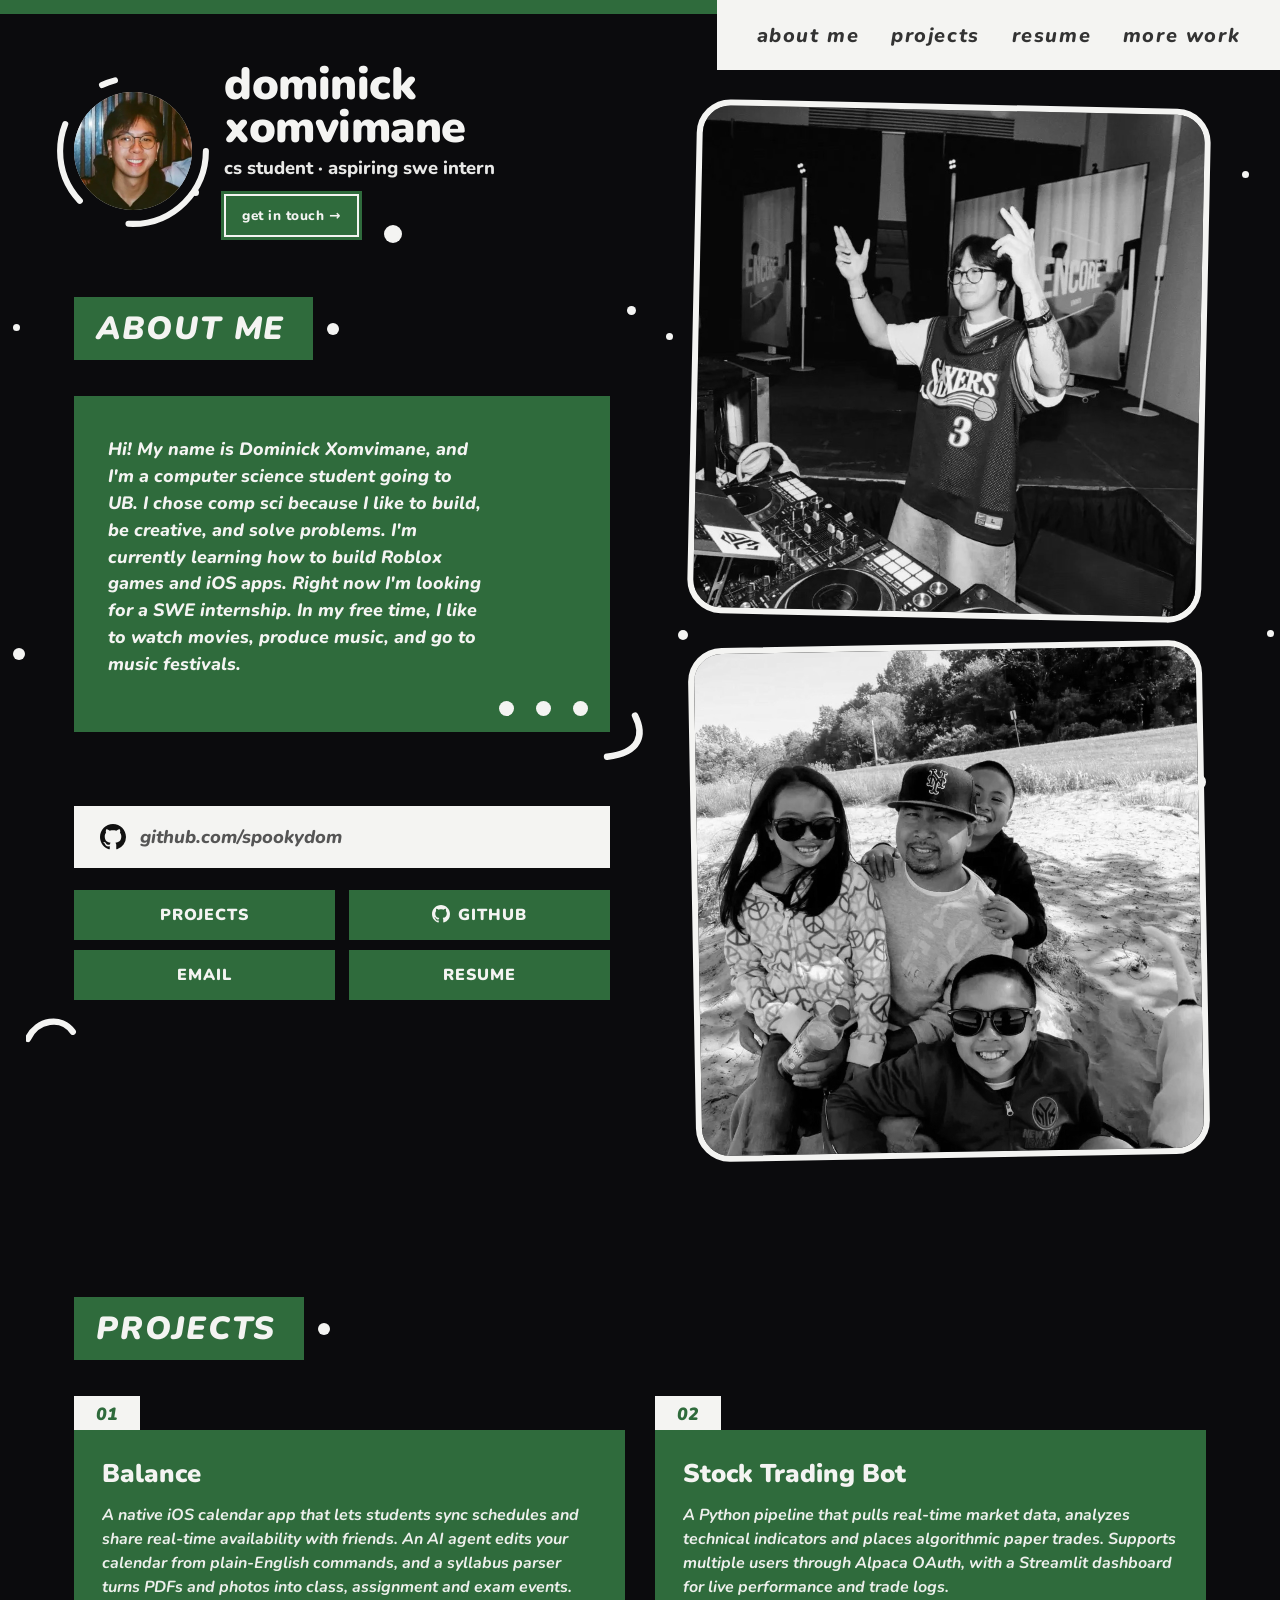
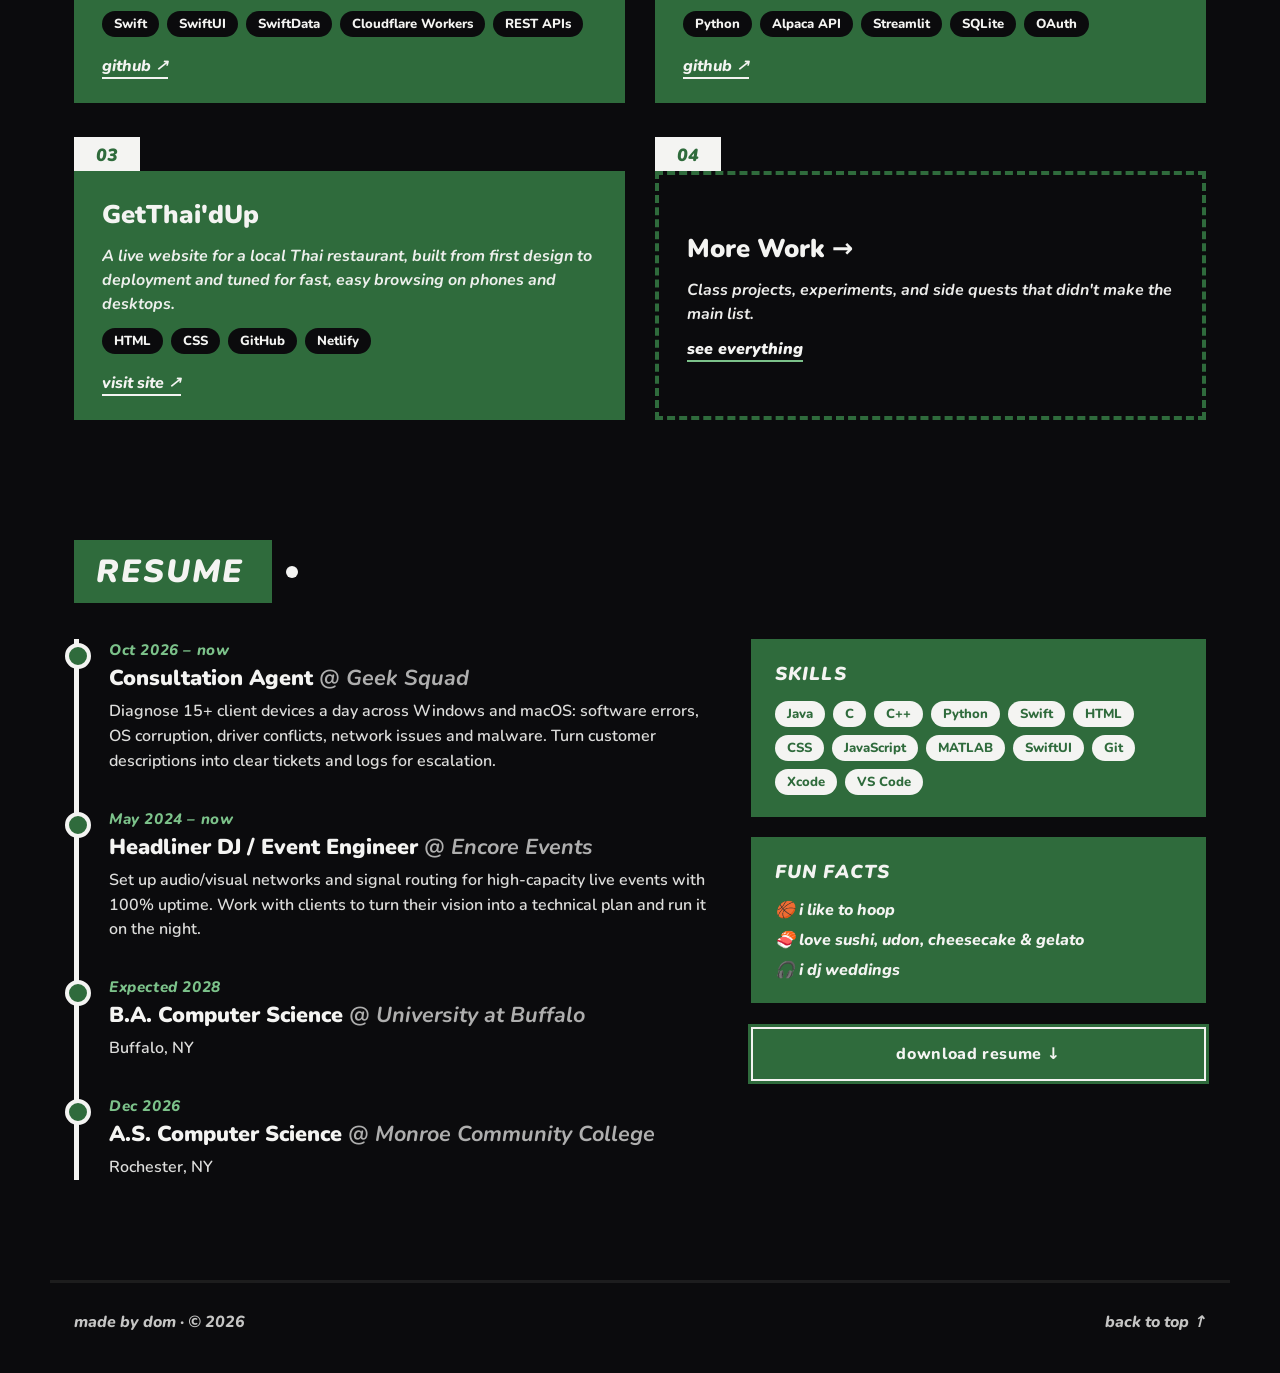
==== index.html @ 37876da8 "Portfolio site: home page, projects, resume, and more work gallery Co-Authored-By: Claude Opus 5.5 <" ====
<!doctype html>
<html lang="en">
<head>
  <meta charset="utf-8" />
  <meta name="viewport" content="width=device-width, initial-scale=1" />
  <title>Dominick Xomvimane — Portfolio</title>
  <meta name="description" content="Dominick Xomvimane — computer science student building iOS apps, Python tools, and websites. Open to software engineering internships." />
  <link rel="preconnect" href="https://fonts.googleapis.com" />
  <link rel="preconnect" href="https://fonts.gstatic.com" crossorigin />
  <link href="https://fonts.googleapis.com/css2?family=Nunito:ital,wght@0,600;0,800;0,900;1,700;1,800;1,900&display=swap" rel="stylesheet" />
  <link rel="stylesheet" href="styles.css" />
</head>
<body>
  <div class="topbar"></div>

  <nav class="nav">
    <a href="#about">about me</a>
    <a href="#projects">projects</a>
    <a href="#resume">resume</a>
    <a href="more.html">more work</a>
  </nav>

  <!-- floating decorative dots -->
  <div class="sky" aria-hidden="true">
    <i style="top:25%;left:30%;--s:18px"></i>
    <i style="top:21%;left:15%"></i>
    <i style="top:36%;left:1%"></i>
    <i style="top:34%;left:49%;--s:9px"></i>
    <i style="top:37%;left:52%"></i>
    <i style="top:57%;left:20%"></i>
    <i style="top:70%;left:53%;--s:10px"></i>
    <i style="top:72%;left:1%;--s:12px"></i>
    <i style="top:19%;left:97%"></i>
    <i style="top:70%;left:99%"></i>
    <i class="ring" style="top:86%;left:93%"></i>
  </div>

  <!-- ============ HERO / ABOUT ============ -->
  <main class="hero" id="about">
    <section class="left">
      <header class="id">
        <div class="avatar">
          <!-- EDIT: put a headshot at images/headshot.jpg -->
          <img src="images/headshot.jpg" alt="Portrait of Dominick Xomvimane" onerror="this.remove()" />
          <span class="avatar-fallback">DX</span>
          <svg class="swirl" viewBox="0 0 160 160" aria-hidden="true">
            <!-- one circle split into 3 pieces: long arc, medium arc, small dash -->
            <circle cx="80" cy="80" r="72" pathLength="100" stroke-dasharray="26 12 18 12 3 29" />
          </svg>
        </div>
        <div class="id-text">
          <h1>dominick xomvimane</h1>
          <p class="role">cs student · aspiring swe intern</p>
          <a class="cta" href="mailto:dominickxom@gmail.com">get in touch →</a>
        </div>
      </header>

      <h2 class="label about-title"><span>ABOUT ME</span></h2>
      <div class="folder">
        <div class="folder-body">
          <p>
            Hi! My name is Dominick Xomvimane, and I'm a computer science student going to UB.
            I chose comp sci because I like to build, be creative, and solve problems.
            I'm currently learning how to build Roblox games and iOS apps.
            Right now I'm looking for a SWE internship.
            In my free time, I like to watch movies, produce music, and go to music festivals.
          </p>
          <div class="folder-dots" aria-hidden="true"><b></b><b></b><b></b></div>
          <svg class="squiggle" viewBox="0 0 60 60" aria-hidden="true"><path d="M44 6 C54 26 50 46 14 50" /></svg>
        </div>
      </div>

      <a class="search" href="https://github.com/spookydom" target="_blank" rel="noopener">
        <svg class="gh" viewBox="0 0 16 16" aria-hidden="true"><path d="M8 0C3.58 0 0 3.58 0 8c0 3.54 2.29 6.53 5.47 7.59.4.07.55-.17.55-.38 0-.19-.01-.82-.01-1.49-2.01.37-2.53-.49-2.69-.94-.09-.23-.48-.94-.82-1.13-.28-.15-.68-.52-.01-.53.63-.01 1.08.58 1.23.82.72 1.21 1.87.87 2.33.66.07-.52.28-.87.51-1.07-1.78-.2-3.64-.89-3.64-3.95 0-.87.31-1.59.82-2.15-.08-.2-.36-1.02.08-2.12 0 0 .67-.21 2.2.82.64-.18 1.32-.27 2-.27.68 0 1.36.09 2 .27 1.53-1.04 2.2-.82 2.2-.82.44 1.1.16 1.92.08 2.12.51.56.82 1.27.82 2.15 0 3.07-1.87 3.75-3.65 3.95.29.25.54.73.54 1.48 0 1.07-.01 1.93-.01 2.2 0 .21.15.46.55.38A8.013 8.013 0 0016 8c0-4.42-3.58-8-8-8z"/></svg>
        <span>github.com/spookydom</span>
      </a>

      <div class="socials">
        <!-- TODO: swap PROJECTS for LINKEDIN once you have the URL -->
        <a href="#projects">PROJECTS</a>
        <a href="https://github.com/spookydom" target="_blank" rel="noopener"><svg class="gh" viewBox="0 0 16 16" aria-hidden="true"><path d="M8 0C3.58 0 0 3.58 0 8c0 3.54 2.29 6.53 5.47 7.59.4.07.55-.17.55-.38 0-.19-.01-.82-.01-1.49-2.01.37-2.53-.49-2.69-.94-.09-.23-.48-.94-.82-1.13-.28-.15-.68-.52-.01-.53.63-.01 1.08.58 1.23.82.72 1.21 1.87.87 2.33.66.07-.52.28-.87.51-1.07-1.78-.2-3.64-.89-3.64-3.95 0-.87.31-1.59.82-2.15-.08-.2-.36-1.02.08-2.12 0 0 .67-.21 2.2.82.64-.18 1.32-.27 2-.27.68 0 1.36.09 2 .27 1.53-1.04 2.2-.82 2.2-.82.44 1.1.16 1.92.08 2.12.51.56.82 1.27.82 2.15 0 3.07-1.87 3.75-3.65 3.95.29.25.54.73.54 1.48 0 1.07-.01 1.93-.01 2.2 0 .21.15.46.55.38A8.013 8.013 0 0016 8c0-4.42-3.58-8-8-8z"/></svg>GITHUB</a>
        <a href="mailto:dominickxom@gmail.com">EMAIL</a>
        <a href="resume.pdf" target="_blank" rel="noopener">RESUME</a>
      </div>

      <svg class="corner-swirl" viewBox="0 0 60 40" aria-hidden="true"><path d="M2 30 C12 8 40 4 52 22" /></svg>
    </section>

    <section class="right" aria-label="Photos">
      <!-- EDIT: put photos at images/photo-1.jpg and images/photo-2.jpg -->
      <figure class="photo">
        <img src="images/photo-1.jpg" alt="Dominick DJing an Encore event" style="object-position:55% center" onerror="this.remove()" />
        <figcaption class="photo-fallback">add images/photo-1.jpg</figcaption>
      </figure>
      <figure class="photo">
        <img src="images/photo-2.jpg" alt="Dominick with family at the beach" style="object-position:center 35%" onerror="this.remove()" />
        <figcaption class="photo-fallback">add images/photo-2.jpg</figcaption>
      </figure>
    </section>
  </main>

  <!-- ============ PROJECTS ============ -->
  <section class="block" id="projects">
    <h2 class="label"><span>PROJECTS</span></h2>

    <div class="projects">
      <!-- copy an <article> to add a project -->
      <article class="project">
        <div class="project-tab">01</div>
        <div class="project-body">
          <h3>Balance</h3>
          <p>A native iOS calendar app that lets students sync schedules and share real-time availability with friends. An AI agent edits your calendar from plain-English commands, and a syllabus parser turns PDFs and photos into class, assignment and exam events.</p>
          <ul class="tags"><li>Swift</li><li>SwiftUI</li><li>SwiftData</li><li>Cloudflare Workers</li><li>REST APIs</li></ul>
          <div class="links"><a href="https://github.com/spookydom" target="_blank" rel="noopener">github ↗</a></div>
        </div>
      </article>

      <article class="project">
        <div class="project-tab">02</div>
        <div class="project-body">
          <h3>Stock Trading Bot</h3>
          <p>A Python pipeline that pulls real-time market data, analyzes technical indicators and places algorithmic paper trades. Supports multiple users through Alpaca OAuth, with a Streamlit dashboard for live performance and trade logs.</p>
          <ul class="tags"><li>Python</li><li>Alpaca API</li><li>Streamlit</li><li>SQLite</li><li>OAuth</li></ul>
          <div class="links"><a href="https://github.com/spookydom" target="_blank" rel="noopener">github ↗</a></div>
        </div>
      </article>

      <article class="project">
        <div class="project-tab">03</div>
        <div class="project-body">
          <h3>GetThai'dUp</h3>
          <p>A live website for a local Thai restaurant, built from first design to deployment and tuned for fast, easy browsing on phones and desktops.</p>
          <ul class="tags"><li>HTML</li><li>CSS</li><li>GitHub</li><li>Netlify</li></ul>
          <div class="links"><a href="https://getthaidup.com/" target="_blank" rel="noopener">visit site ↗</a></div>
        </div>
      </article>

      <a class="project more-card" href="more.html">
        <div class="project-tab">04</div>
        <div class="project-body">
          <h3>More Work <span class="arrow">→</span></h3>
          <p>Class projects, experiments, and side quests that didn't make the main list.</p>
          <span class="go">see everything</span>
        </div>
      </a>
    </div>
  </section>

  <!-- ============ RESUME ============ -->
  <section class="block" id="resume">
    <h2 class="label"><span>RESUME</span></h2>

    <div class="resume">
      <div class="timeline">
        <div class="entry">
          <span class="when">Oct 2026 – now</span>
          <h3>Consultation Agent <em>@ Geek Squad</em></h3>
          <p>Diagnose 15+ client devices a day across Windows and macOS: software errors, OS corruption, driver conflicts, network issues and malware. Turn customer descriptions into clear tickets and logs for escalation.</p>
        </div>
        <div class="entry">
          <span class="when">May 2024 – now</span>
          <h3>Headliner DJ / Event Engineer <em>@ Encore Events</em></h3>
          <p>Set up audio/visual networks and signal routing for high-capacity live events with 100% uptime. Work with clients to turn their vision into a technical plan and run it on the night.</p>
        </div>
        <div class="entry">
          <span class="when">Expected 2028</span>
          <h3>B.A. Computer Science <em>@ University at Buffalo</em></h3>
          <p>Buffalo, NY</p>
        </div>
        <div class="entry">
          <span class="when">Dec 2026</span>
          <h3>A.S. Computer Science <em>@ Monroe Community College</em></h3>
          <p>Rochester, NY</p>
        </div>
      </div>

      <aside class="side">
        <div class="card">
          <h3>SKILLS</h3>
          <ul class="tags light">
            <li>Java</li><li>C</li><li>C++</li><li>Python</li><li>Swift</li>
            <li>HTML</li><li>CSS</li><li>JavaScript</li><li>MATLAB</li>
            <li>SwiftUI</li><li>Git</li><li>Xcode</li><li>VS Code</li>
          </ul>
        </div>
        <div class="card">
          <h3>FUN FACTS</h3>
          <ul class="facts">
            <li>🏀 i like to hoop</li>
            <li>🍣 love sushi, udon, cheesecake &amp; gelato</li>
            <li>🎧 i dj weddings</li>
          </ul>
        </div>
        <a class="cta big" href="resume.pdf" target="_blank" rel="noopener">download resume ↓</a>
      </aside>
    </div>
  </section>

  <footer class="footer">
    <p>made by dom · © <span id="y"></span></p>
    <a href="#about">back to top ↑</a>
  </footer>

  <script>document.getElementById('y').textContent = new Date().getFullYear();</script>
</body>
</html>
---- styles.css ----
:root {
  --bg: #0b0b0d;
  --green: #2f6b3c;
  --green-light: #7cc28a;
  --green-dark: #24542f;
  --white: #f4f4f2;
  --ink: #111;
  --radius: 34px;
  --max: 1180px;
}

* { box-sizing: border-box; margin: 0; padding: 0; }
html { scroll-behavior: smooth; }
body {
  background: var(--bg);
  color: var(--white);
  font-family: "Nunito", system-ui, sans-serif;
  font-weight: 800;
  overflow-x: hidden;
  position: relative;
}
a { color: inherit; text-decoration: none; }
img { display: block; max-width: 100%; }

/* ---------- top bar + nav ---------- */
.topbar {
  height: 14px;
  background: var(--green);
  width: 56%;
}
.nav {
  position: absolute;
  top: 0; right: 0;
  width: 44%;
  min-height: 70px;
  background: var(--white);
  display: flex;
  justify-content: space-around;
  align-items: center;
  padding: 10px 24px;
  z-index: 10;
}
.nav a {
  color: #333;
  white-space: nowrap;
  font-style: italic;
  font-weight: 800;
  font-size: 1.25rem;
  letter-spacing: .08em;
  position: relative;
}
.nav a::after {
  content: "";
  position: absolute; left: 0; right: 0; bottom: -4px;
  height: 3px; background: var(--green);
  transform: scaleX(0); transform-origin: left;
  transition: transform .25s ease;
}
.nav a:hover::after { transform: scaleX(1); }

/* ---------- decorative dots ---------- */
.sky { position: absolute; inset: 0; height: 100vh; min-height: 820px; pointer-events: none; z-index: 0; }
.sky i {
  position: absolute;
  width: var(--s, 7px); height: var(--s, 7px);
  background: var(--white); border-radius: 50%;
  animation: twinkle 4s ease-in-out infinite;
}
.sky i:nth-child(2n) { animation-delay: -1.3s; }
.sky i:nth-child(3n) { animation-delay: -2.6s; }
.sky i.ring { background: none; border: 3px solid var(--white); width: 16px; height: 16px; }
@keyframes orbit { to { transform: rotate(360deg); } }
@keyframes twinkle { 50% { opacity: .35; transform: scale(.8); } }

/* ---------- hero ---------- */
.hero {
  position: relative; z-index: 1;
  max-width: var(--max);
  margin: 0 auto;
  padding: 50px 24px 60px;
  display: grid;
  grid-template-columns: minmax(0, 1fr) minmax(0, 0.92fr);
  gap: 60px;
  align-items: start;
}
.left { position: relative; }

.id { display: flex; align-items: center; gap: 26px; }
.id-text { margin-left: 6px; min-width: 0; }
.avatar {
  position: relative;
  width: 118px; height: 118px;
  border-radius: 50%;
  background: #d9d9d9;
  display: grid; place-items: center;
  flex-shrink: 0;
}
.avatar img { position: absolute; inset: 0; width: 100%; height: 100%; object-fit: cover; border-radius: 50%; z-index: 1; }
.avatar-fallback { color: #555; font-weight: 900; font-size: 2rem; }
.swirl {
  animation: orbit 9s linear infinite;
  position: absolute; inset: -22px;
  width: calc(100% + 44px); height: calc(100% + 44px);
  z-index: 2;
}
.swirl circle { fill: none; stroke: var(--white); stroke-width: 6; stroke-linecap: round; }
.squiggle path, .corner-swirl path {
  fill: none; stroke: var(--white); stroke-width: 7; stroke-linecap: round;
}
.id h1 {
  font-weight: 900;
  font-size: clamp(2.2rem, 3.5vw, 3.1rem);
  line-height: .95;
  letter-spacing: -.01em;
}
.role { font-weight: 800; font-size: 1.15rem; margin-top: 6px; opacity: .95; }

.cta {
  display: inline-block;
  background: var(--green);
  border: 2px solid var(--white);
  outline: 3px solid var(--green);
  color: var(--white);
  font-weight: 800;
  font-size: .85rem;
  padding: 10px 16px;
  letter-spacing: .04em;
  margin-top: 14px;
  white-space: nowrap;
  transition: transform .2s ease, background .2s ease;
}
.cta:hover { transform: translateY(-3px) rotate(-1.5deg); background: var(--green-dark); }

/* folder card */
.folder { position: relative; }
.about-title { margin: 60px 0 22px; }
.folder-body {
  position: relative;
  background: var(--green);
  width: 96%;
  padding: 40px 34px 54px;
}
.folder-body p {
  font-style: italic;
  font-weight: 800;
  font-size: 1.12rem;
  line-height: 1.5;
  max-width: 34ch;
}
.folder-dots { position: absolute; right: 22px; bottom: 16px; display: flex; gap: 22px; }
.folder-dots b { width: 15px; height: 15px; background: var(--white); border-radius: 50%; }
.squiggle { position: absolute; right: -40px; bottom: -34px; width: 56px; height: 56px; }

/* search bar link */
.search {
  margin-top: 74px;
  display: flex; align-items: center; gap: 14px;
  background: var(--white);
  color: #555;
  width: 96%;
  padding: 18px 26px;
  font-style: italic;
  font-weight: 800;
  font-size: 1.15rem;
  transition: transform .2s ease;
}
.search svg { width: 26px; height: 26px; flex-shrink: 0; }
.search svg circle, .search svg path { fill: none; stroke: var(--green); stroke-width: 3; stroke-linecap: round; }
.search svg.gh path { fill: var(--ink); stroke: none; }
.socials a .gh { width: 18px; height: 18px; margin-right: 8px; vertical-align: -3px; }
.socials a .gh path { fill: currentColor; }
.search:hover { transform: translateX(6px); }
.search span { overflow: hidden; text-overflow: ellipsis; white-space: nowrap; }

.socials {
  margin-top: 22px;
  width: 96%;
  display: grid;
  grid-template-columns: 1fr 1fr;
  gap: 10px 14px;
}
.socials a {
  background: var(--green);
  text-align: center;
  padding: 14px 10px;
  font-weight: 900;
  letter-spacing: .06em;
  font-size: 1rem;
  transition: background .2s ease, color .2s ease, transform .2s ease;
}
.socials a:hover { background: var(--white); color: var(--green); transform: translateY(-2px); }

.corner-swirl { position: absolute; left: -48px; bottom: -50px; width: 54px; height: 40px; }

/* photo cards */
.right { display: flex; flex-direction: column; gap: 26px; padding-top: 40px; }
.photo {
  position: relative;
  aspect-ratio: 1 / 1;
  border: 6px solid var(--white);
  border-radius: var(--radius);
  overflow: hidden;
  background:
    radial-gradient(circle at 30% 30%, #9a9a9a 0 2px, transparent 3px) 0 0 / 22px 22px,
    linear-gradient(160deg, #6d6d6d, #2b2b2b);
  display: grid; place-items: center;
  transition: transform .3s ease;
}
.photo:nth-child(1) { transform: rotate(1.2deg); }
.photo:nth-child(2) { transform: rotate(-1deg); }
.photo:hover { transform: rotate(0) scale(1.015); }
.photo img {
  position: absolute; inset: 0; width: 100%; height: 100%;
  object-fit: cover; z-index: 1;
  filter: grayscale(1);
  transition: filter .4s ease;
}
.photo:hover img { filter: grayscale(0); }
.photo-fallback { color: #ddd; font-style: italic; font-size: .95rem; opacity: .8; }

/* ---------- sections ---------- */
.block {
  position: relative; z-index: 1;
  max-width: var(--max);
  margin: 0 auto;
  padding: 80px 24px 40px;
  scroll-margin-top: 20px;
}
.label {
  display: inline-block;
  background: var(--green);
  padding: 10px 28px 10px 22px;
  font-weight: 900; font-style: italic;
  font-size: 2rem; letter-spacing: .06em;
  margin-bottom: 36px;
  position: relative;
}
.label::after {
  content: ""; position: absolute; right: -26px; top: 50%;
  width: 12px; height: 12px; border-radius: 50%; background: var(--white);
  transform: translateY(-50%);
}

.projects { display: grid; grid-template-columns: repeat(2, 1fr); gap: 34px 30px; }
.project { display: flex; flex-direction: column; transition: transform .25s ease; }
.project:last-child:nth-child(odd) { grid-column: 1 / -1; }
.project:hover { transform: translateY(-6px); }
.project-tab {
  align-self: flex-start;
  background: var(--white); color: var(--green);
  font-weight: 900; font-style: italic;
  padding: 6px 22px 4px; font-size: 1.1rem;
}
.project-body {
  background: var(--green);
  padding: 26px 28px 24px;
  flex: 1;
  display: flex; flex-direction: column; gap: 12px;
}
.project h3 { font-weight: 900; font-size: 1.6rem; }
.project p { font-weight: 700; font-style: italic; line-height: 1.5; opacity: .97; }

.tags { list-style: none; display: flex; flex-wrap: wrap; gap: 8px; }
.tags li {
  background: var(--bg); color: var(--white);
  padding: 4px 12px; font-size: .82rem; font-weight: 800;
  border-radius: 999px;
}
.tags.light li { background: var(--white); color: var(--green); }
.links { display: flex; gap: 18px; margin-top: auto; padding-top: 6px; }
.links a { font-style: italic; border-bottom: 2px solid var(--white); }
.links a:hover { color: var(--bg); border-color: var(--bg); }

/* "more work" link card */
.project.more-card .project-body {
  background: transparent;
  border: 4px dashed var(--green);
  justify-content: center; align-items: flex-start;
  transition: background .25s ease, border-color .25s ease;
}
.project.more-card:hover .project-body { background: var(--green); border-style: solid; }
.more-card .arrow { display: inline-block; transition: transform .25s ease; }
.more-card:hover .arrow { transform: translateX(8px); }
.more-card .go { font-style: italic; font-weight: 900; border-bottom: 2px solid var(--green-light); }

/* more projects */
.subpage .block { padding-top: 110px; min-height: 70vh; }
.back { display: table; font-style: italic; opacity: .75; margin-bottom: 22px; }
.back:hover { opacity: 1; color: var(--green-light); }
.nav a[aria-current="page"]::after { transform: scaleX(1); }
.empty {
  grid-column: 1 / -1;
  border: 4px dashed var(--green);
  padding: 50px 24px;
  text-align: center;
}
.empty-title { font-weight: 900; font-style: italic; font-size: 1.6rem; margin-bottom: 8px; }
.empty a { border-bottom: 2px solid var(--green-light); }
.block-sub { font-style: italic; opacity: .75; margin: -18px 0 30px; }
.minis { display: grid; grid-template-columns: repeat(3, 1fr); gap: 22px; }
.mini {
  position: relative;
  border: 4px solid var(--green);
  padding: 22px 22px 20px;
  display: flex; flex-direction: column; gap: 10px;
  transition: background .25s ease, transform .25s ease;
}
.mini:hover { background: var(--green); transform: translateY(-5px) rotate(-.6deg); }
.mini-num {
  position: absolute; top: -14px; right: 16px;
  background: var(--white); color: var(--green);
  font-style: italic; font-weight: 900; font-size: .9rem;
  padding: 2px 12px;
}
.mini h3 { font-weight: 900; font-size: 1.3rem; }
.mini p { font-weight: 700; font-style: italic; line-height: 1.5; opacity: .9; }
.mini .tags li { background: var(--green); }
.mini:hover .tags li { background: var(--bg); }
.mini-link { margin-top: auto; align-self: flex-start; font-style: italic; border-bottom: 2px solid var(--green-light); }
.mini:hover .mini-link { border-color: var(--white); }

/* more-work gallery */
.gallery-grid { display: grid; grid-template-columns: repeat(3, 1fr); gap: 28px; }
.gcard {
  position: relative;
  display: flex; flex-direction: column;
  background: var(--green);
  border: 0; padding: 0; text-align: left;
  font: inherit; color: inherit; cursor: pointer;
  transition: transform .25s ease;
}
.gcard:hover { transform: translateY(-6px) rotate(-.6deg); }
.gcard:focus-visible { outline: 3px solid var(--white); outline-offset: 4px; }
.gcard-num {
  position: absolute; top: -14px; left: 16px; z-index: 2;
  background: var(--white); color: var(--green);
  font-style: italic; font-weight: 900; font-size: .9rem; padding: 2px 12px;
}
.gcard-cover {
  position: relative; display: grid; place-items: center;
  width: 100%; aspect-ratio: 4 / 3; overflow: hidden;
  border: 5px solid var(--green);
  background:
    radial-gradient(circle at 30% 30%, #8a8a8a 0 2px, transparent 3px) 0 0 / 20px 20px,
    linear-gradient(160deg, #5c5c5c, #262626);
}
.gcard-cover img { width: 100%; height: 100%; object-fit: cover; filter: grayscale(1); transition: filter .4s ease, transform .4s ease; }
.gcard:hover .gcard-cover img { filter: grayscale(0); transform: scale(1.04); }
.gcard-body { display: flex; flex-direction: column; gap: 4px; padding: 16px 20px 20px; }
.gcard-title { font-weight: 900; font-size: 1.35rem; }
.gcard-sub { font-style: italic; font-weight: 700; opacity: .85; }
.gcard-go { margin-top: 10px; align-self: flex-start; font-style: italic; font-weight: 900; border-bottom: 2px solid var(--white); }
.ph { color: #ddd; font-style: italic; font-size: .85rem; opacity: .8; padding: 10px; text-align: center; word-break: break-all; }

.viewer {
  margin: auto; padding: 0;
  width: min(940px, calc(100vw - 32px));
  max-height: calc(100vh - 32px);
  background: var(--bg); color: var(--white);
  border: 5px solid var(--white); border-radius: 26px;
  overflow: auto;
}
.viewer::backdrop { background: rgba(0, 0, 0, .8); }
.viewer[open] { animation: pop .25s ease; }
@keyframes pop { from { opacity: 0; transform: scale(.96); } }
.v-close {
  position: absolute; top: 14px; right: 14px; z-index: 3;
  width: 42px; height: 42px; border-radius: 50%;
  background: var(--white); color: var(--bg); border: 0;
  font: 900 1.1rem "Nunito", sans-serif; cursor: pointer;
}
.v-stage { position: relative; }
.v-frame {
  height: min(56vh, 520px); display: grid; place-items: center; overflow: hidden;
  background:
    radial-gradient(circle at 30% 30%, #8a8a8a 0 2px, transparent 3px) 0 0 / 22px 22px,
    linear-gradient(160deg, #5c5c5c, #262626);
}
.v-frame img { width: 100%; height: 100%; object-fit: contain; background: #000; }
.v-arrow {
  position: absolute; top: 50%; transform: translateY(-50%);
  width: 46px; height: 46px; border: 0;
  background: var(--green); color: var(--white);
  font: 900 1.3rem "Nunito", sans-serif; cursor: pointer;
  transition: background .2s ease;
}
.v-arrow:hover { background: var(--green-dark); }
.v-arrow.prev { left: 14px; }
.v-arrow.next { right: 14px; }
.v-thumbs { display: flex; gap: 10px; padding: 14px 24px 0; overflow-x: auto; }
.v-thumbs button {
  flex: 0 0 84px; height: 60px; padding: 0; overflow: hidden; cursor: pointer;
  border: 3px solid transparent; background: #333; opacity: .55;
  display: grid; place-items: center;
}
.v-thumbs button.on { border-color: var(--green-light); opacity: 1; }
.v-thumbs img { width: 100%; height: 100%; object-fit: cover; }
.v-thumbs .ph { font-size: .6rem; padding: 2px; }
.v-info { padding: 18px 24px 26px; display: flex; flex-direction: column; gap: 10px; }
.v-count { font-style: italic; color: var(--green-light); font-size: .9rem; }
.v-info h3 { font-weight: 900; font-size: 1.7rem; }
.v-info > p:not(.v-count) { font-weight: 700; font-style: italic; line-height: 1.55; opacity: .92; }
.v-info .tags li { background: var(--green); }
.v-links { display: flex; gap: 18px; }
.v-links a { font-style: italic; border-bottom: 2px solid var(--green-light); }

/* resume */
.resume { display: grid; grid-template-columns: 1.4fr 1fr; gap: 40px; }
.timeline { border-left: 5px solid var(--white); padding-left: 30px; display: flex; flex-direction: column; gap: 34px; }
.entry { position: relative; }
.entry::before {
  content: ""; position: absolute; left: -44px; top: 4px;
  width: 18px; height: 18px; border-radius: 50%;
  background: var(--green); border: 4px solid var(--white);
}
.when { font-style: italic; color: var(--green-light); font-size: .95rem; letter-spacing: .04em; }
.entry h3 { font-weight: 900; font-size: 1.35rem; margin: 2px 0 6px; }
.entry h3 em { font-weight: 700; opacity: .7; }
.entry p { font-weight: 600; line-height: 1.55; opacity: .9; }

.side { display: flex; flex-direction: column; gap: 20px; }
.card { background: var(--green); padding: 22px 24px; }
.card h3 { font-weight: 900; font-style: italic; letter-spacing: .06em; margin-bottom: 14px; }
.facts { list-style: none; display: flex; flex-direction: column; gap: 8px; font-style: italic; }
.cta.big { margin: 4px 0 0; font-size: 1rem; text-align: center; padding: 14px; align-self: stretch; }

.footer {
  max-width: var(--max); margin: 60px auto 0;
  padding: 28px 24px 40px;
  border-top: 3px solid #222;
  display: flex; justify-content: space-between; flex-wrap: wrap; gap: 10px;
  font-style: italic; opacity: .8;
}
.footer a:hover { color: var(--green); }

/* ---------- responsive ---------- */
@media (max-width: 900px) {
  .topbar { width: 100%; }
  .nav { position: static; width: 100%; min-height: 0; padding: 14px 16px; }
  .nav a { font-size: 1.05rem; }
  .hero { grid-template-columns: 1fr; gap: 50px; padding: 36px 16px 40px; }
  .right { flex-direction: row; padding-top: 0; }
  .right .photo { flex: 1; }
  .block { padding: 60px 16px 30px; }
  .projects, .resume { grid-template-columns: 1fr; }
  .minis, .gallery-grid { grid-template-columns: 1fr 1fr; }
  .corner-swirl { display: none; }
}
@media (max-width: 560px) {
  .id { flex-wrap: wrap; gap: 22px; }
  .id-text { white-space: normal; }
  .avatar { width: 92px; height: 92px; }
  .about-title { margin: 44px 0 18px; }
  .label { font-size: 1.6rem; }
  .folder-body, .search, .socials { width: 100%; }
  .folder-body { padding: 30px 22px 50px; }
  .folder-body p { font-size: 1rem; }
  .squiggle { display: none; }
  .minis, .gallery-grid { grid-template-columns: 1fr; }
  .v-arrow { width: 38px; height: 38px; }
  .v-info { padding: 16px 18px 22px; }
  .nav a { font-size: .95rem; }
  .search { margin-top: 50px; font-size: 1rem; padding: 16px 18px; }
  .right { flex-direction: column; }
  .photo { border-width: 5px; border-radius: 26px; }
}

@media (prefers-reduced-motion: reduce) {
  * { animation: none !important; transition: none !important; scroll-behavior: auto !important; }
}
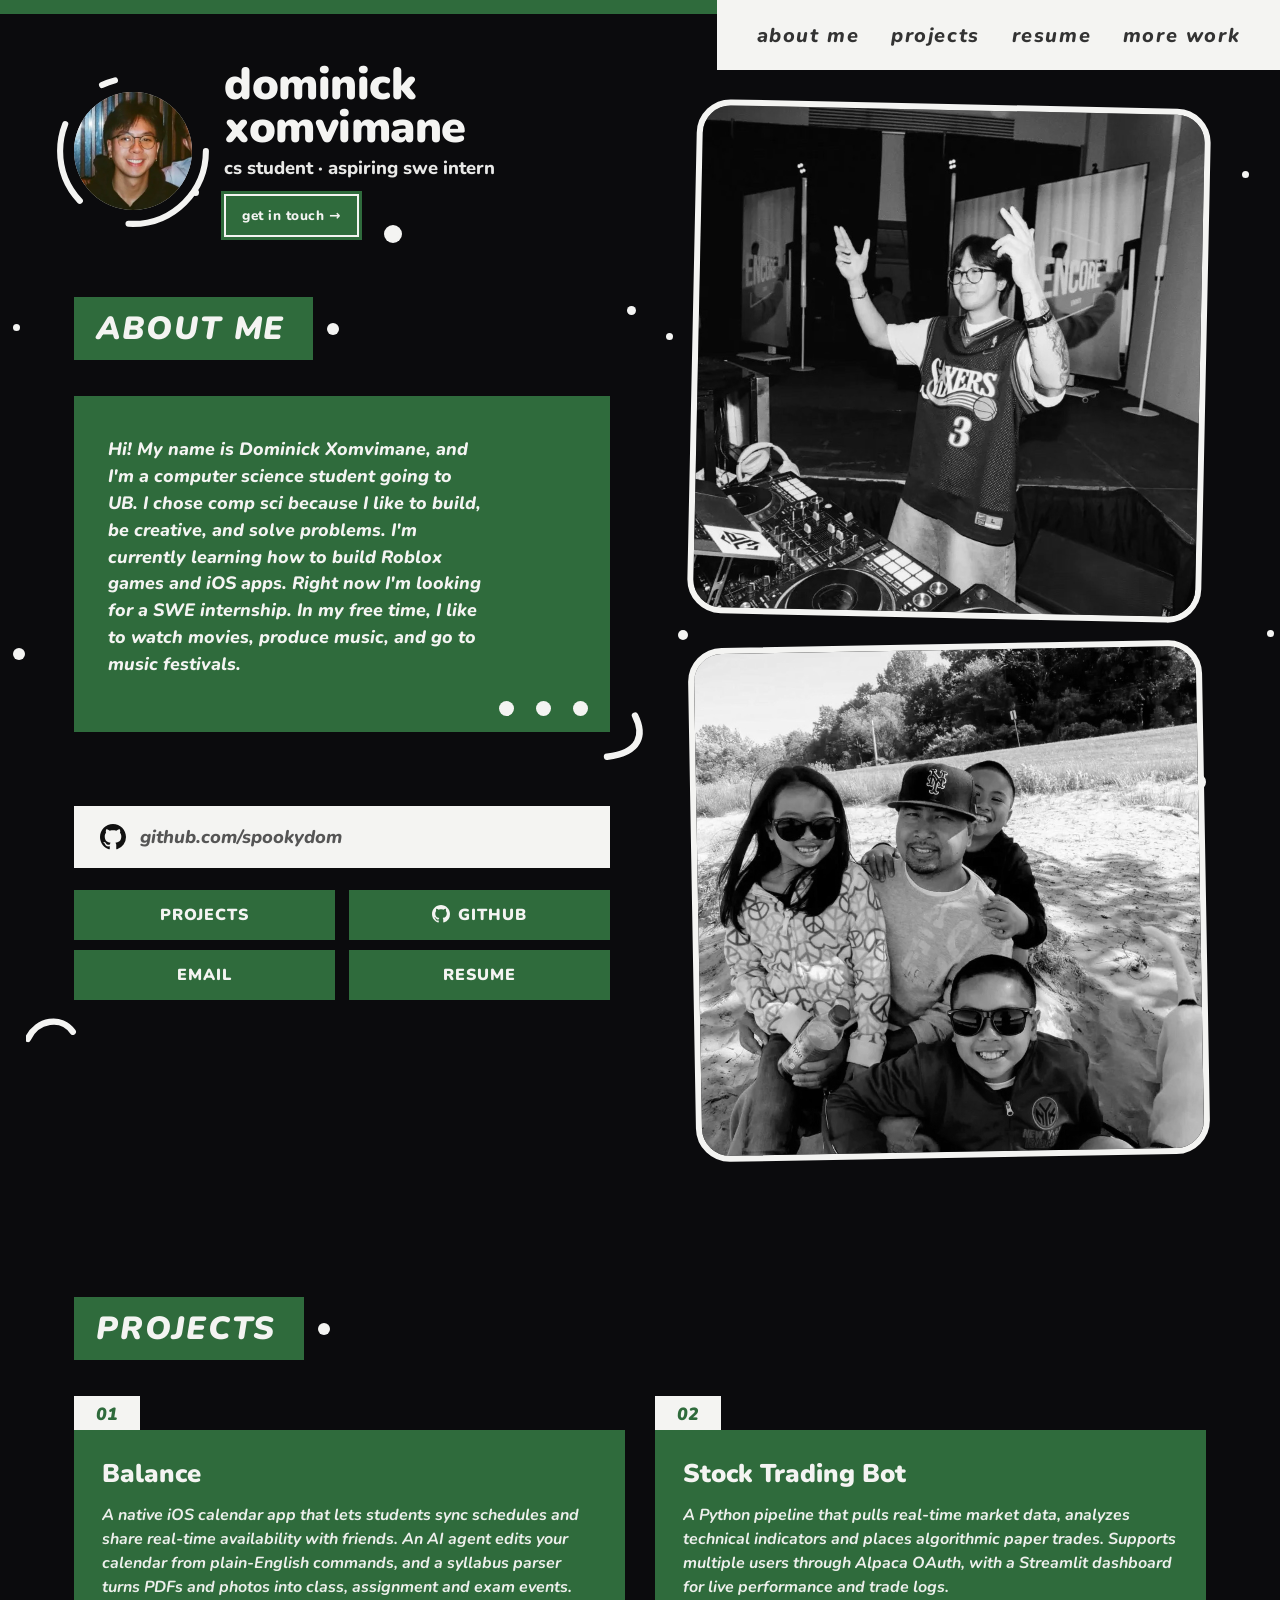
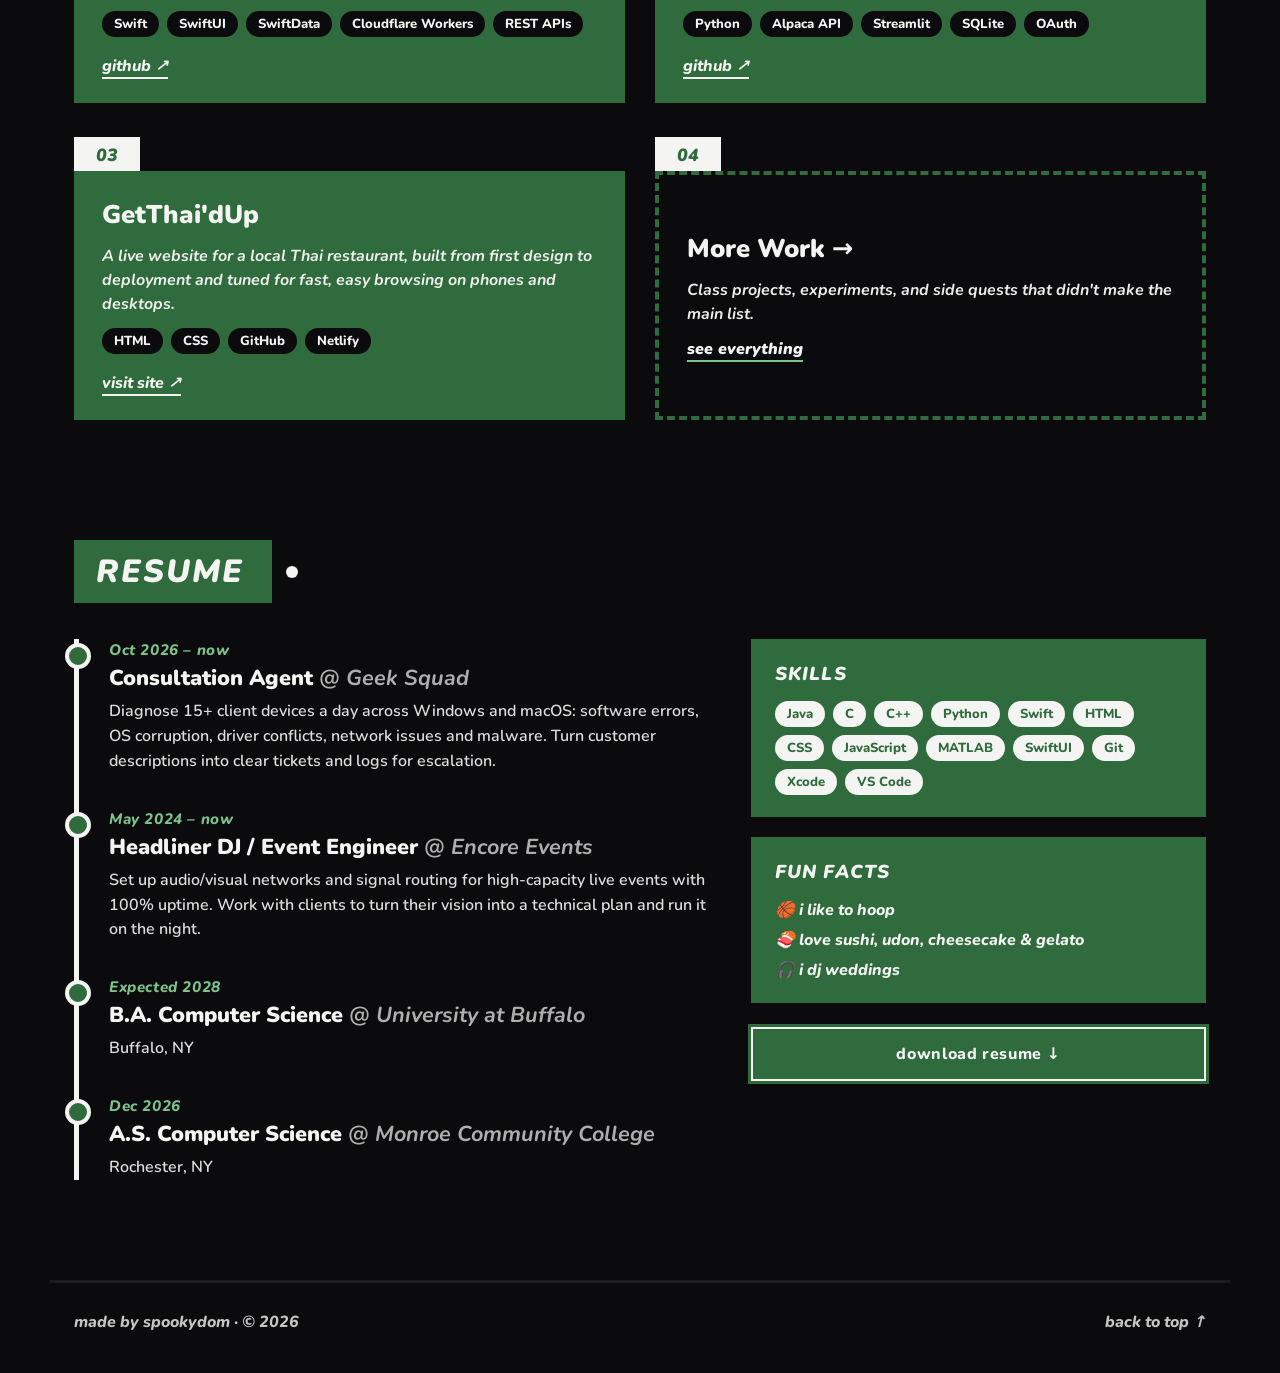
==== commit e212e56b: "Footer: made by spookydom Co-Authored-By: Claude Opus 5.5 <noreply@anthropic.com>" ====
--- a/index.html
+++ b/index.html
@@ -197,7 +197,7 @@
   </section>
 
   <footer class="footer">
-    <p>made by dom · © <span id="y"></span></p>
+    <p>made by spookydom · © <span id="y"></span></p>
     <a href="#about">back to top ↑</a>
   </footer>
 
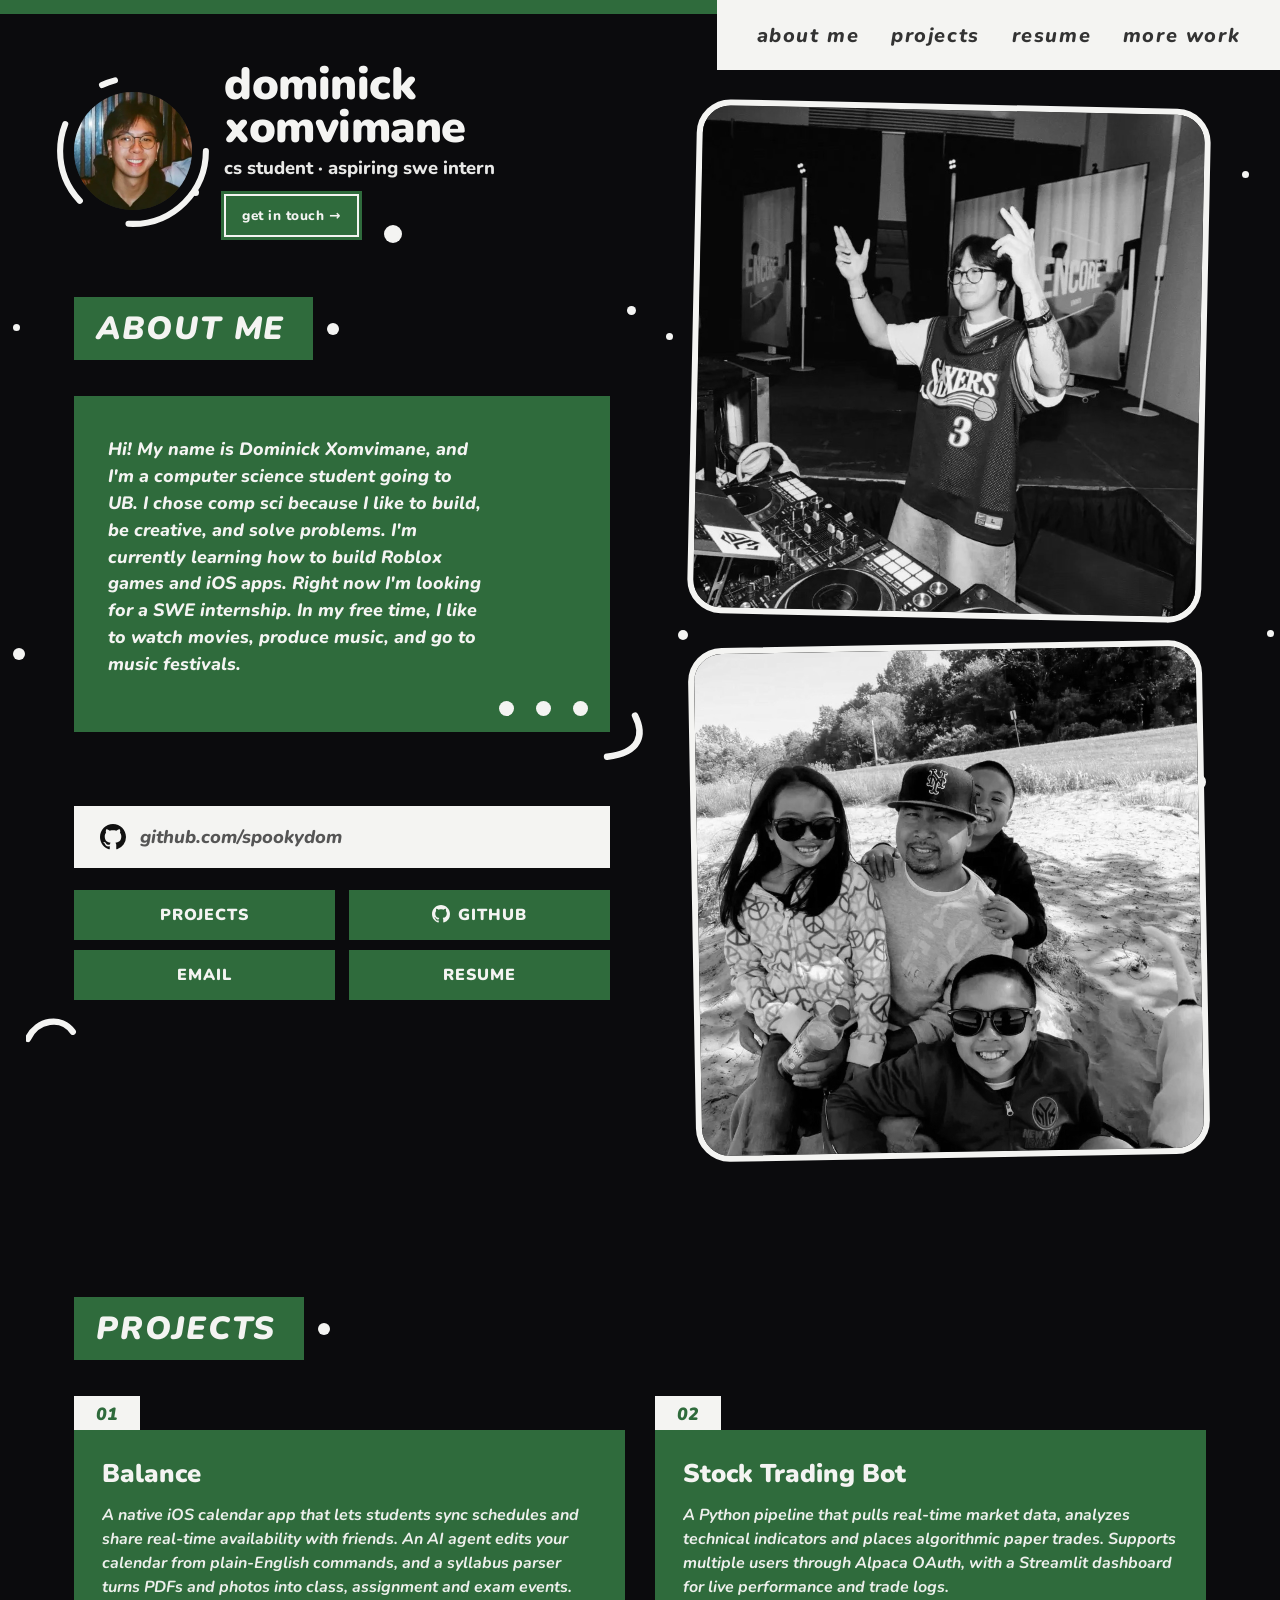
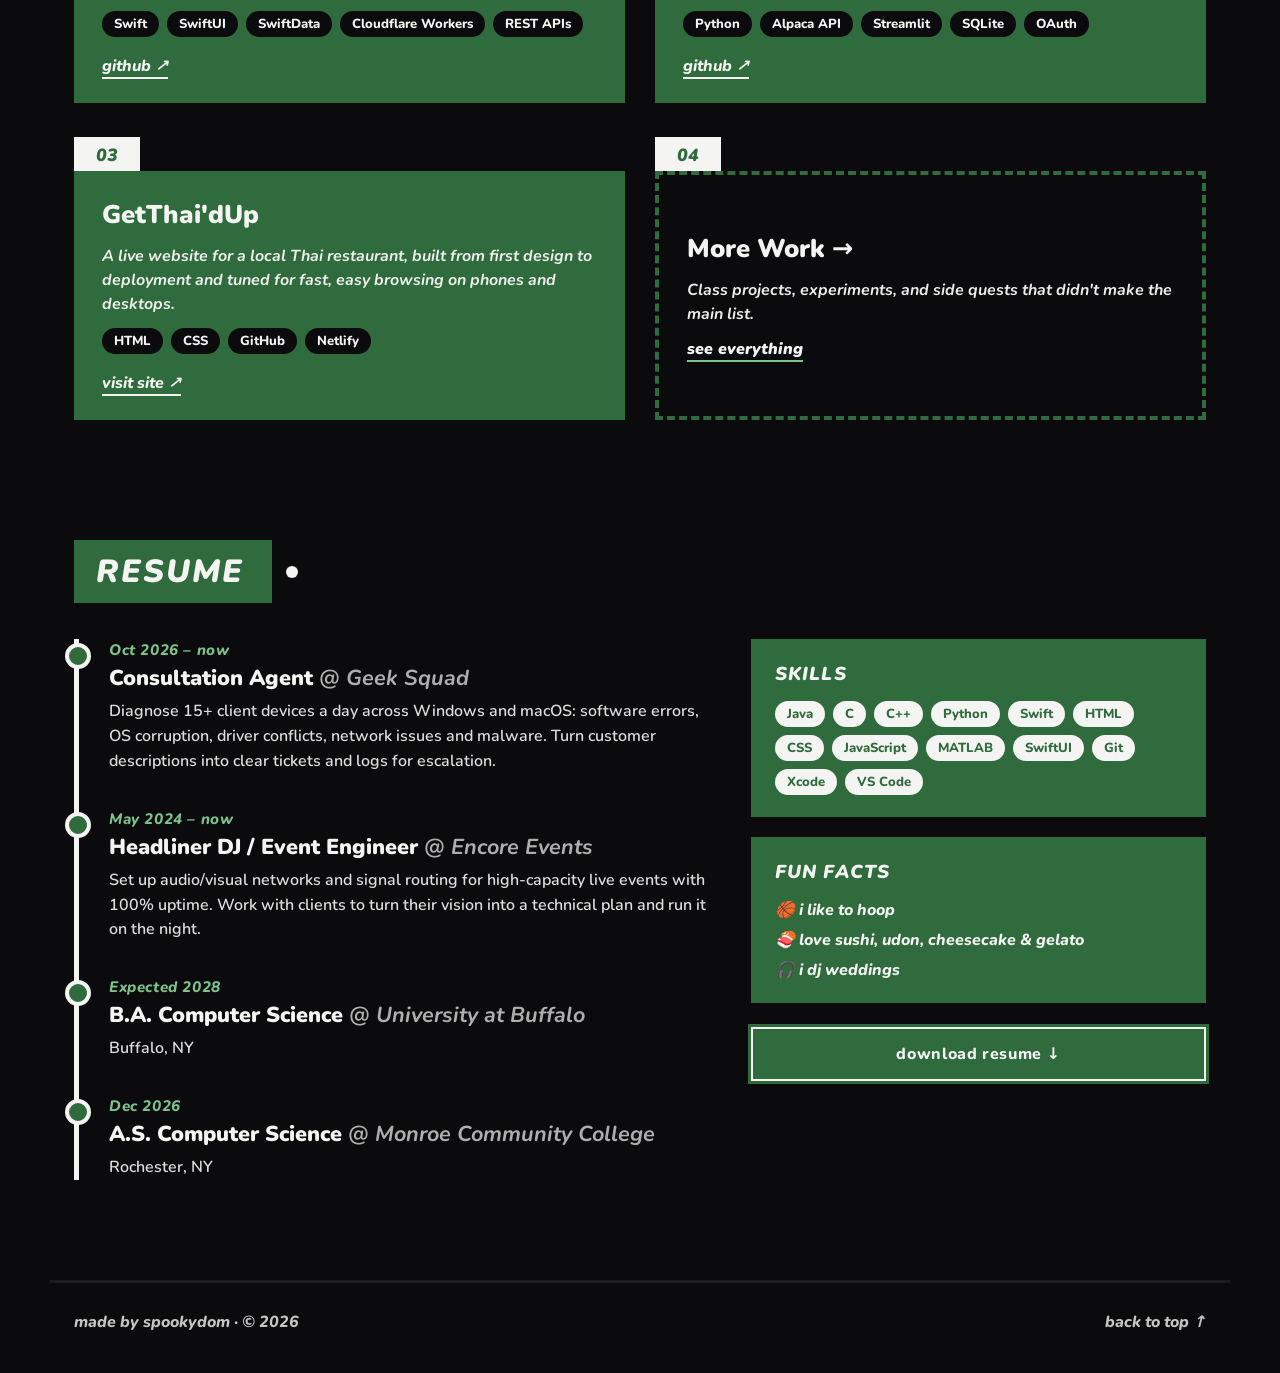
==== commit 493a7ef2: "Clean up: remove code comments and unused styles Also show "photo coming soon" instead of file paths" ====
--- a/index.html
+++ b/index.html
@@ -20,7 +20,6 @@
     <a href="more.html">more work</a>
   </nav>
 
-  <!-- floating decorative dots -->
   <div class="sky" aria-hidden="true">
     <i style="top:25%;left:30%;--s:18px"></i>
     <i style="top:21%;left:15%"></i>
@@ -35,16 +34,12 @@
     <i class="ring" style="top:86%;left:93%"></i>
   </div>
 
-  <!-- ============ HERO / ABOUT ============ -->
   <main class="hero" id="about">
     <section class="left">
       <header class="id">
         <div class="avatar">
-          <!-- EDIT: put a headshot at images/headshot.jpg -->
-          <img src="images/headshot.jpg" alt="Portrait of Dominick Xomvimane" onerror="this.remove()" />
-          <span class="avatar-fallback">DX</span>
+          <img src="images/headshot.jpg" alt="Portrait of Dominick Xomvimane" />
           <svg class="swirl" viewBox="0 0 160 160" aria-hidden="true">
-            <!-- one circle split into 3 pieces: long arc, medium arc, small dash -->
             <circle cx="80" cy="80" r="72" pathLength="100" stroke-dasharray="26 12 18 12 3 29" />
           </svg>
         </div>
@@ -76,7 +71,6 @@
       </a>
 
       <div class="socials">
-        <!-- TODO: swap PROJECTS for LINKEDIN once you have the URL -->
         <a href="#projects">PROJECTS</a>
         <a href="https://github.com/spookydom" target="_blank" rel="noopener"><svg class="gh" viewBox="0 0 16 16" aria-hidden="true"><path d="M8 0C3.58 0 0 3.58 0 8c0 3.54 2.29 6.53 5.47 7.59.4.07.55-.17.55-.38 0-.19-.01-.82-.01-1.49-2.01.37-2.53-.49-2.69-.94-.09-.23-.48-.94-.82-1.13-.28-.15-.68-.52-.01-.53.63-.01 1.08.58 1.23.82.72 1.21 1.87.87 2.33.66.07-.52.28-.87.51-1.07-1.78-.2-3.64-.89-3.64-3.95 0-.87.31-1.59.82-2.15-.08-.2-.36-1.02.08-2.12 0 0 .67-.21 2.2.82.64-.18 1.32-.27 2-.27.68 0 1.36.09 2 .27 1.53-1.04 2.2-.82 2.2-.82.44 1.1.16 1.92.08 2.12.51.56.82 1.27.82 2.15 0 3.07-1.87 3.75-3.65 3.95.29.25.54.73.54 1.48 0 1.07-.01 1.93-.01 2.2 0 .21.15.46.55.38A8.013 8.013 0 0016 8c0-4.42-3.58-8-8-8z"/></svg>GITHUB</a>
         <a href="mailto:dominickxom@gmail.com">EMAIL</a>
@@ -87,24 +81,19 @@
     </section>
 
     <section class="right" aria-label="Photos">
-      <!-- EDIT: put photos at images/photo-1.jpg and images/photo-2.jpg -->
       <figure class="photo">
-        <img src="images/photo-1.jpg" alt="Dominick DJing an Encore event" style="object-position:55% center" onerror="this.remove()" />
-        <figcaption class="photo-fallback">add images/photo-1.jpg</figcaption>
+        <img src="images/photo-1.jpg" alt="Dominick DJing an Encore event" style="object-position:55% center" />
       </figure>
       <figure class="photo">
-        <img src="images/photo-2.jpg" alt="Dominick with family at the beach" style="object-position:center 35%" onerror="this.remove()" />
-        <figcaption class="photo-fallback">add images/photo-2.jpg</figcaption>
+        <img src="images/photo-2.jpg" alt="Dominick with family at the beach" style="object-position:center 35%" />
       </figure>
     </section>
   </main>
 
-  <!-- ============ PROJECTS ============ -->
   <section class="block" id="projects">
     <h2 class="label"><span>PROJECTS</span></h2>
 
     <div class="projects">
-      <!-- copy an <article> to add a project -->
       <article class="project">
         <div class="project-tab">01</div>
         <div class="project-body">
@@ -146,7 +135,6 @@
     </div>
   </section>
 
-  <!-- ============ RESUME ============ -->
   <section class="block" id="resume">
     <h2 class="label"><span>RESUME</span></h2>
 
--- a/styles.css
+++ b/styles.css
@@ -22,7 +22,6 @@
 a { color: inherit; text-decoration: none; }
 img { display: block; max-width: 100%; }
 
-/* ---------- top bar + nav ---------- */
 .topbar {
   height: 14px;
   background: var(--green);
@@ -58,7 +57,6 @@
 }
 .nav a:hover::after { transform: scaleX(1); }
 
-/* ---------- decorative dots ---------- */
 .sky { position: absolute; inset: 0; height: 100vh; min-height: 820px; pointer-events: none; z-index: 0; }
 .sky i {
   position: absolute;
@@ -72,7 +70,6 @@
 @keyframes orbit { to { transform: rotate(360deg); } }
 @keyframes twinkle { 50% { opacity: .35; transform: scale(.8); } }
 
-/* ---------- hero ---------- */
 .hero {
   position: relative; z-index: 1;
   max-width: var(--max);
@@ -91,12 +88,10 @@
   position: relative;
   width: 118px; height: 118px;
   border-radius: 50%;
-  background: #d9d9d9;
-  display: grid; place-items: center;
+  background: #222;
   flex-shrink: 0;
 }
 .avatar img { position: absolute; inset: 0; width: 100%; height: 100%; object-fit: cover; border-radius: 50%; z-index: 1; }
-.avatar-fallback { color: #555; font-weight: 900; font-size: 2rem; }
 .swirl {
   animation: orbit 9s linear infinite;
   position: absolute; inset: -22px;
@@ -131,7 +126,6 @@
 }
 .cta:hover { transform: translateY(-3px) rotate(-1.5deg); background: var(--green-dark); }
 
-/* folder card */
 .folder { position: relative; }
 .about-title { margin: 60px 0 22px; }
 .folder-body {
@@ -151,7 +145,6 @@
 .folder-dots b { width: 15px; height: 15px; background: var(--white); border-radius: 50%; }
 .squiggle { position: absolute; right: -40px; bottom: -34px; width: 56px; height: 56px; }
 
-/* search bar link */
 .search {
   margin-top: 74px;
   display: flex; align-items: center; gap: 14px;
@@ -165,8 +158,7 @@
   transition: transform .2s ease;
 }
 .search svg { width: 26px; height: 26px; flex-shrink: 0; }
-.search svg circle, .search svg path { fill: none; stroke: var(--green); stroke-width: 3; stroke-linecap: round; }
-.search svg.gh path { fill: var(--ink); stroke: none; }
+.search .gh path { fill: var(--ink); stroke: none; }
 .socials a .gh { width: 18px; height: 18px; margin-right: 8px; vertical-align: -3px; }
 .socials a .gh path { fill: currentColor; }
 .search:hover { transform: translateX(6px); }
@@ -192,7 +184,6 @@
 
 .corner-swirl { position: absolute; left: -48px; bottom: -50px; width: 54px; height: 40px; }
 
-/* photo cards */
 .right { display: flex; flex-direction: column; gap: 26px; padding-top: 40px; }
 .photo {
   position: relative;
@@ -200,10 +191,7 @@
   border: 6px solid var(--white);
   border-radius: var(--radius);
   overflow: hidden;
-  background:
-    radial-gradient(circle at 30% 30%, #9a9a9a 0 2px, transparent 3px) 0 0 / 22px 22px,
-    linear-gradient(160deg, #6d6d6d, #2b2b2b);
-  display: grid; place-items: center;
+  background: #222;
   transition: transform .3s ease;
 }
 .photo:nth-child(1) { transform: rotate(1.2deg); }
@@ -216,9 +204,7 @@
   transition: filter .4s ease;
 }
 .photo:hover img { filter: grayscale(0); }
-.photo-fallback { color: #ddd; font-style: italic; font-size: .95rem; opacity: .8; }
-
-/* ---------- sections ---------- */
+
 .block {
   position: relative; z-index: 1;
   max-width: var(--max);
@@ -243,7 +229,6 @@
 
 .projects { display: grid; grid-template-columns: repeat(2, 1fr); gap: 34px 30px; }
 .project { display: flex; flex-direction: column; transition: transform .25s ease; }
-.project:last-child:nth-child(odd) { grid-column: 1 / -1; }
 .project:hover { transform: translateY(-6px); }
 .project-tab {
   align-self: flex-start;
@@ -271,7 +256,6 @@
 .links a { font-style: italic; border-bottom: 2px solid var(--white); }
 .links a:hover { color: var(--bg); border-color: var(--bg); }
 
-/* "more work" link card */
 .project.more-card .project-body {
   background: transparent;
   border: 4px dashed var(--green);
@@ -283,43 +267,12 @@
 .more-card:hover .arrow { transform: translateX(8px); }
 .more-card .go { font-style: italic; font-weight: 900; border-bottom: 2px solid var(--green-light); }
 
-/* more projects */
 .subpage .block { padding-top: 110px; min-height: 70vh; }
 .back { display: table; font-style: italic; opacity: .75; margin-bottom: 22px; }
 .back:hover { opacity: 1; color: var(--green-light); }
 .nav a[aria-current="page"]::after { transform: scaleX(1); }
-.empty {
-  grid-column: 1 / -1;
-  border: 4px dashed var(--green);
-  padding: 50px 24px;
-  text-align: center;
-}
-.empty-title { font-weight: 900; font-style: italic; font-size: 1.6rem; margin-bottom: 8px; }
-.empty a { border-bottom: 2px solid var(--green-light); }
 .block-sub { font-style: italic; opacity: .75; margin: -18px 0 30px; }
-.minis { display: grid; grid-template-columns: repeat(3, 1fr); gap: 22px; }
-.mini {
-  position: relative;
-  border: 4px solid var(--green);
-  padding: 22px 22px 20px;
-  display: flex; flex-direction: column; gap: 10px;
-  transition: background .25s ease, transform .25s ease;
-}
-.mini:hover { background: var(--green); transform: translateY(-5px) rotate(-.6deg); }
-.mini-num {
-  position: absolute; top: -14px; right: 16px;
-  background: var(--white); color: var(--green);
-  font-style: italic; font-weight: 900; font-size: .9rem;
-  padding: 2px 12px;
-}
-.mini h3 { font-weight: 900; font-size: 1.3rem; }
-.mini p { font-weight: 700; font-style: italic; line-height: 1.5; opacity: .9; }
-.mini .tags li { background: var(--green); }
-.mini:hover .tags li { background: var(--bg); }
-.mini-link { margin-top: auto; align-self: flex-start; font-style: italic; border-bottom: 2px solid var(--green-light); }
-.mini:hover .mini-link { border-color: var(--white); }
-
-/* more-work gallery */
+
 .gallery-grid { display: grid; grid-template-columns: repeat(3, 1fr); gap: 28px; }
 .gcard {
   position: relative;
@@ -404,7 +357,6 @@
 .v-links { display: flex; gap: 18px; }
 .v-links a { font-style: italic; border-bottom: 2px solid var(--green-light); }
 
-/* resume */
 .resume { display: grid; grid-template-columns: 1.4fr 1fr; gap: 40px; }
 .timeline { border-left: 5px solid var(--white); padding-left: 30px; display: flex; flex-direction: column; gap: 34px; }
 .entry { position: relative; }
@@ -433,7 +385,6 @@
 }
 .footer a:hover { color: var(--green); }
 
-/* ---------- responsive ---------- */
 @media (max-width: 900px) {
   .topbar { width: 100%; }
   .nav { position: static; width: 100%; min-height: 0; padding: 14px 16px; }
@@ -443,12 +394,11 @@
   .right .photo { flex: 1; }
   .block { padding: 60px 16px 30px; }
   .projects, .resume { grid-template-columns: 1fr; }
-  .minis, .gallery-grid { grid-template-columns: 1fr 1fr; }
+  .gallery-grid { grid-template-columns: 1fr 1fr; }
   .corner-swirl { display: none; }
 }
 @media (max-width: 560px) {
   .id { flex-wrap: wrap; gap: 22px; }
-  .id-text { white-space: normal; }
   .avatar { width: 92px; height: 92px; }
   .about-title { margin: 44px 0 18px; }
   .label { font-size: 1.6rem; }
@@ -456,7 +406,7 @@
   .folder-body { padding: 30px 22px 50px; }
   .folder-body p { font-size: 1rem; }
   .squiggle { display: none; }
-  .minis, .gallery-grid { grid-template-columns: 1fr; }
+  .gallery-grid { grid-template-columns: 1fr; }
   .v-arrow { width: 38px; height: 38px; }
   .v-info { padding: 16px 18px 22px; }
   .nav a { font-size: .95rem; }
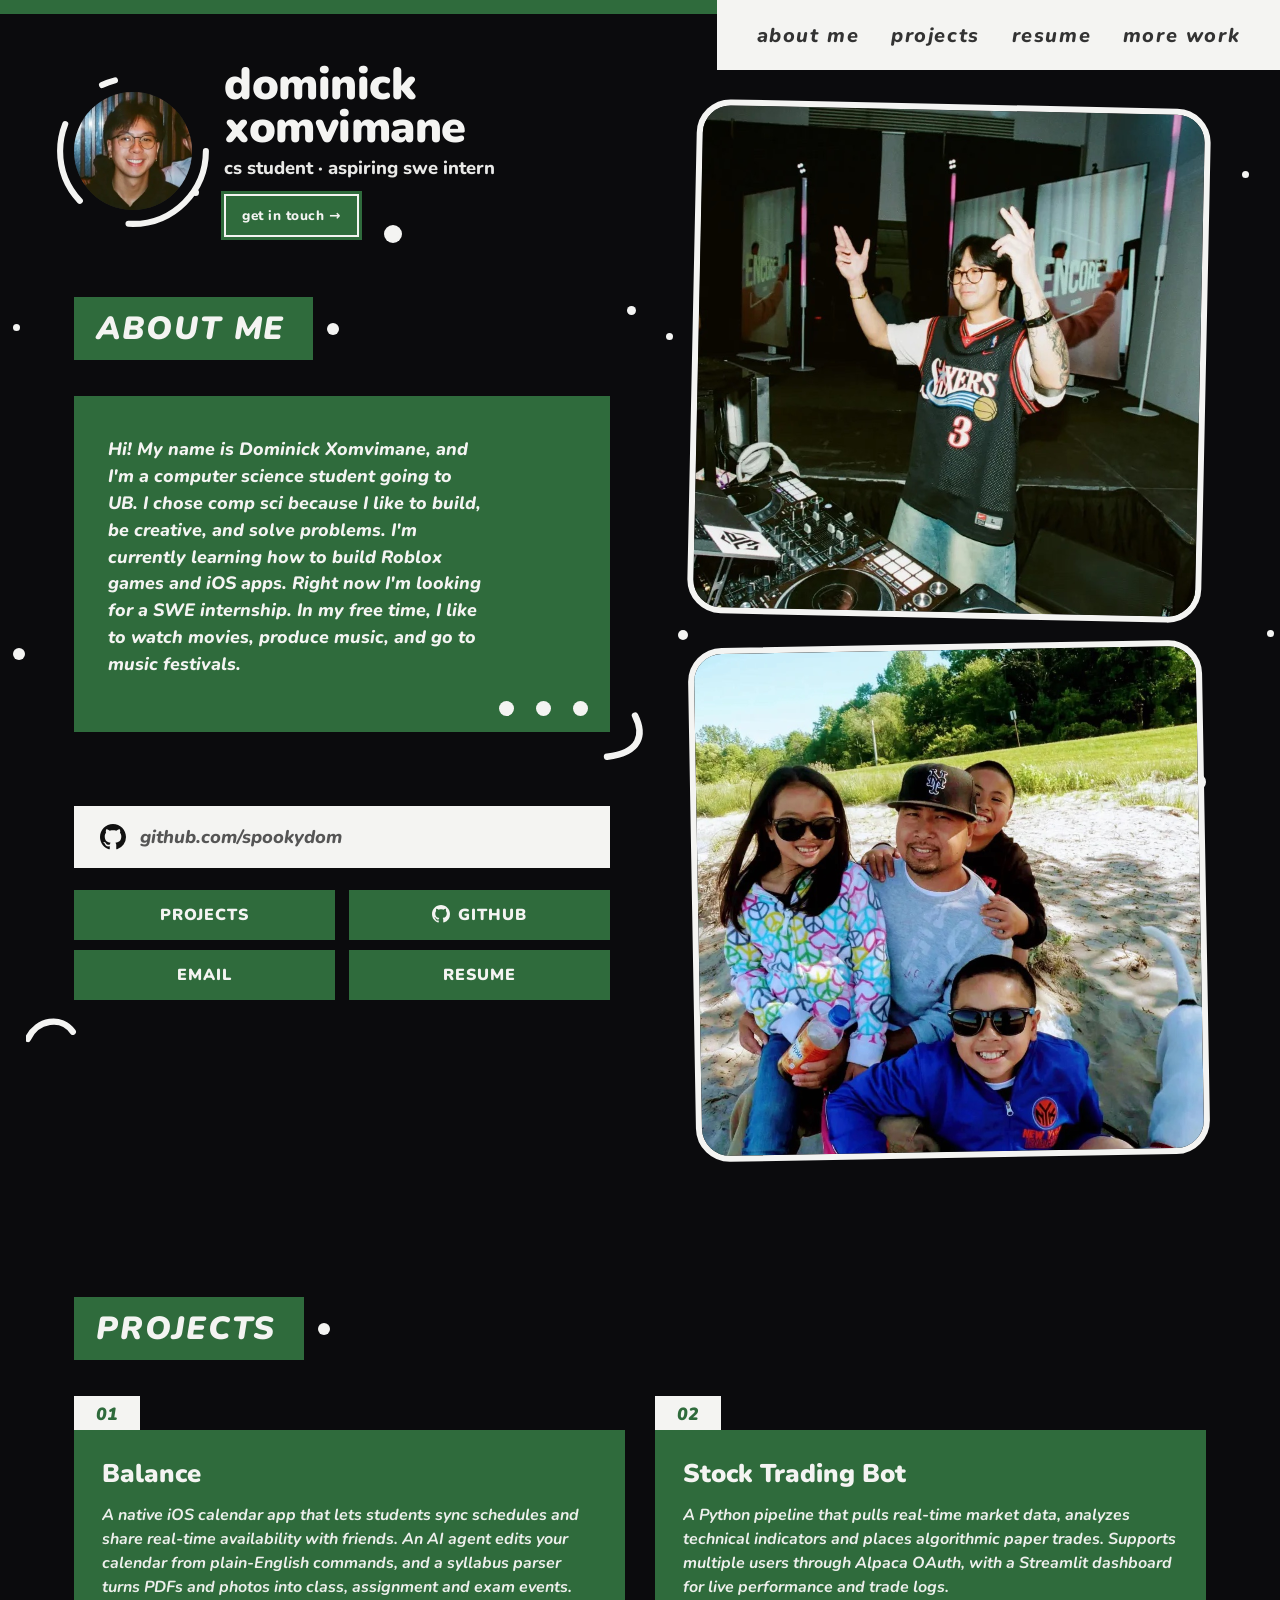
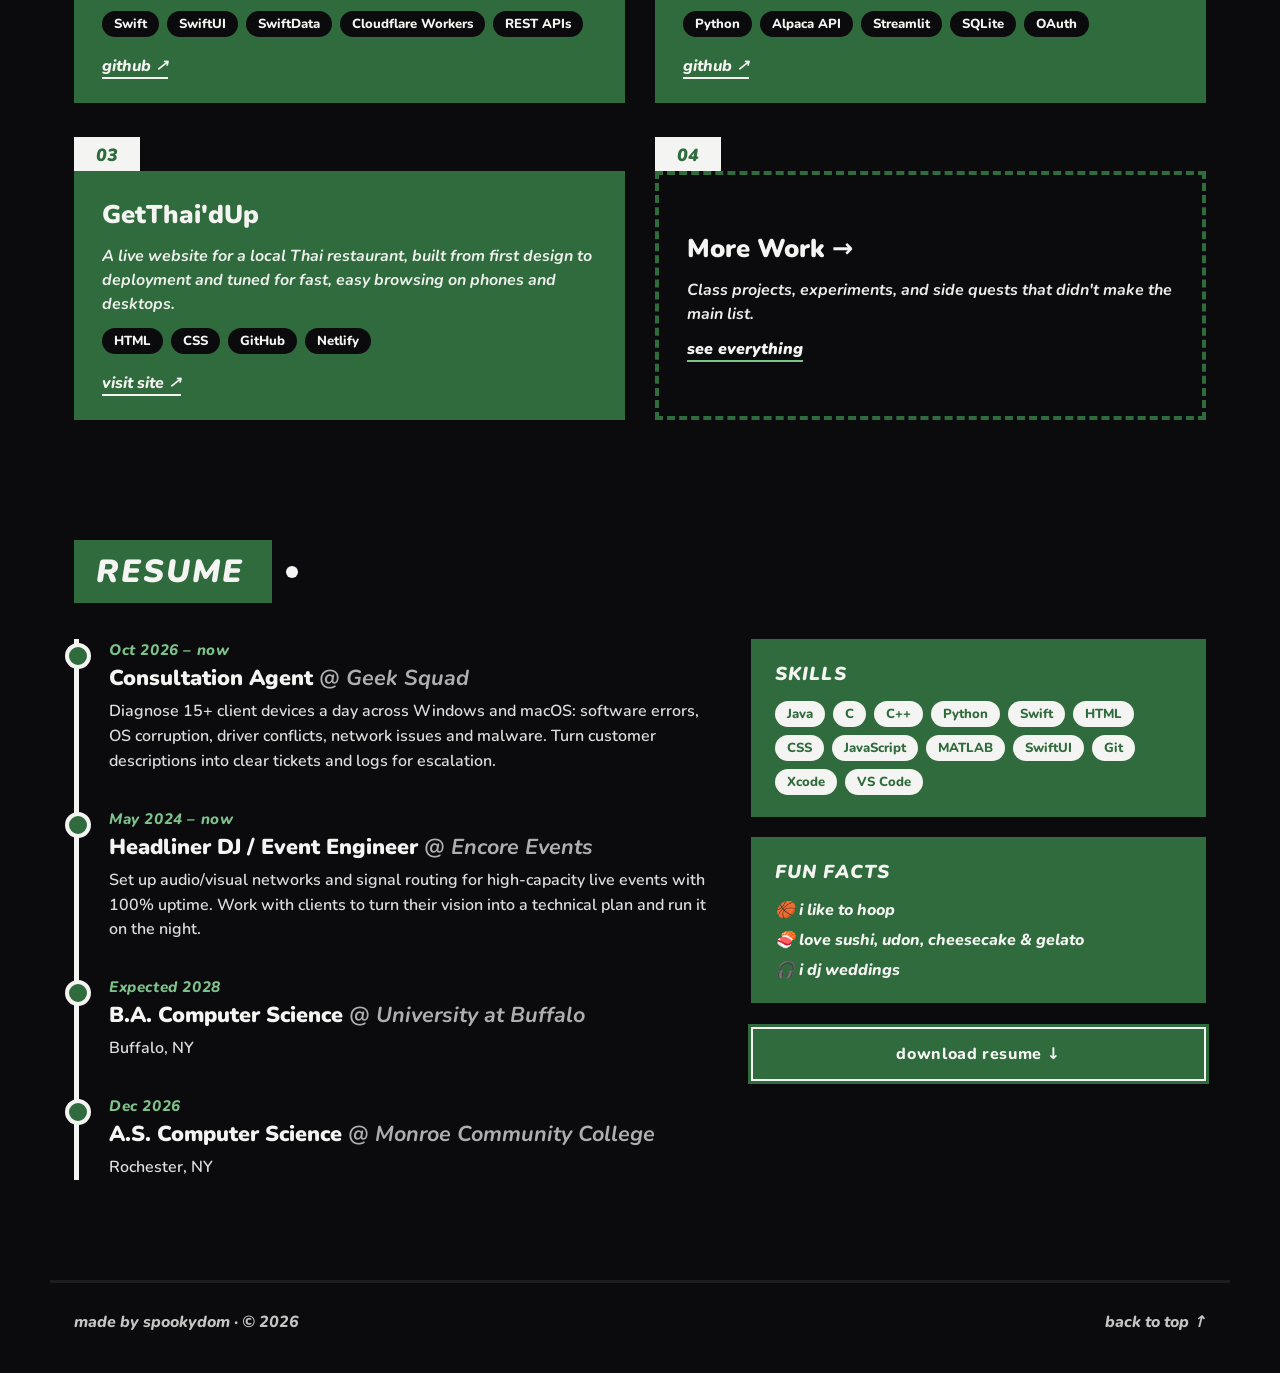
==== commit 61f3ef26: "Add hover captions to the home page photos Co-Authored-By: Claude Opus 5.5 <noreply@anthropic.com>" ====
--- a/index.html
+++ b/index.html
@@ -83,9 +83,11 @@
     <section class="right" aria-label="Photos">
       <figure class="photo">
         <img src="images/photo-1.jpg" alt="Dominick DJing an Encore event" style="object-position:55% center" />
+        <figcaption class="overlay">Me Djing :)</figcaption>
       </figure>
       <figure class="photo">
         <img src="images/photo-2.jpg" alt="Dominick with family at the beach" style="object-position:center 35%" />
+        <figcaption class="overlay">&lt;3</figcaption>
       </figure>
     </section>
   </main>
--- a/styles.css
+++ b/styles.css
@@ -197,13 +197,20 @@
 .photo:nth-child(1) { transform: rotate(1.2deg); }
 .photo:nth-child(2) { transform: rotate(-1deg); }
 .photo:hover { transform: rotate(0) scale(1.015); }
+.overlay {
+  position: absolute; inset: 0; z-index: 2;
+  display: grid; place-items: center;
+  background: rgba(0, 0, 0, .55);
+  font-weight: 900; font-style: italic;
+  font-size: clamp(1.8rem, 3.4vw, 2.8rem); letter-spacing: .03em;
+  opacity: 0;
+  transition: opacity .3s ease;
+}
+.photo:hover .overlay { opacity: 1; }
 .photo img {
   position: absolute; inset: 0; width: 100%; height: 100%;
   object-fit: cover; z-index: 1;
-  filter: grayscale(1);
-  transition: filter .4s ease;
-}
-.photo:hover img { filter: grayscale(0); }
+}
 
 .block {
   position: relative; z-index: 1;
@@ -297,8 +304,11 @@
     radial-gradient(circle at 30% 30%, #8a8a8a 0 2px, transparent 3px) 0 0 / 20px 20px,
     linear-gradient(160deg, #5c5c5c, #262626);
 }
-.gcard-cover img { width: 100%; height: 100%; object-fit: cover; filter: grayscale(1); transition: filter .4s ease, transform .4s ease; }
-.gcard:hover .gcard-cover img { filter: grayscale(0); transform: scale(1.04); }
+.gcard-cover img { position: absolute; inset: 0; width: 100%; height: 100%; object-fit: cover; transition: transform .4s ease; }
+.gcard-cover img.tall { object-fit: contain; padding: 14px 0; background: #1a1a1a; }
+.gcard-cover.phones { display: flex; justify-content: center; align-items: center; gap: 10px; padding: 14px; background: #1a1a1a; }
+.gcard-cover.phones img { position: static; width: auto; height: 100%; max-width: 31%; object-fit: contain; padding: 0; border-radius: 10px; }
+.gcard:hover .gcard-cover img { transform: scale(1.04); }
 .gcard-body { display: flex; flex-direction: column; gap: 4px; padding: 16px 20px 20px; }
 .gcard-title { font-weight: 900; font-size: 1.35rem; }
 .gcard-sub { font-style: italic; font-weight: 700; opacity: .85; }
@@ -324,14 +334,14 @@
 }
 .v-stage { position: relative; }
 .v-frame {
-  height: min(56vh, 520px); display: grid; place-items: center; overflow: hidden;
+  position: relative; height: min(56vh, 520px); display: grid; place-items: center; overflow: hidden;
   background:
     radial-gradient(circle at 30% 30%, #8a8a8a 0 2px, transparent 3px) 0 0 / 22px 22px,
     linear-gradient(160deg, #5c5c5c, #262626);
 }
-.v-frame img { width: 100%; height: 100%; object-fit: contain; background: #000; }
+.v-frame img { position: absolute; inset: 0; width: 100%; height: 100%; object-fit: contain; background: #000; }
 .v-arrow {
-  position: absolute; top: 50%; transform: translateY(-50%);
+  position: absolute; top: 50%; transform: translateY(-50%); z-index: 2;
   width: 46px; height: 46px; border: 0;
   background: var(--green); color: var(--white);
   font: 900 1.3rem "Nunito", sans-serif; cursor: pointer;
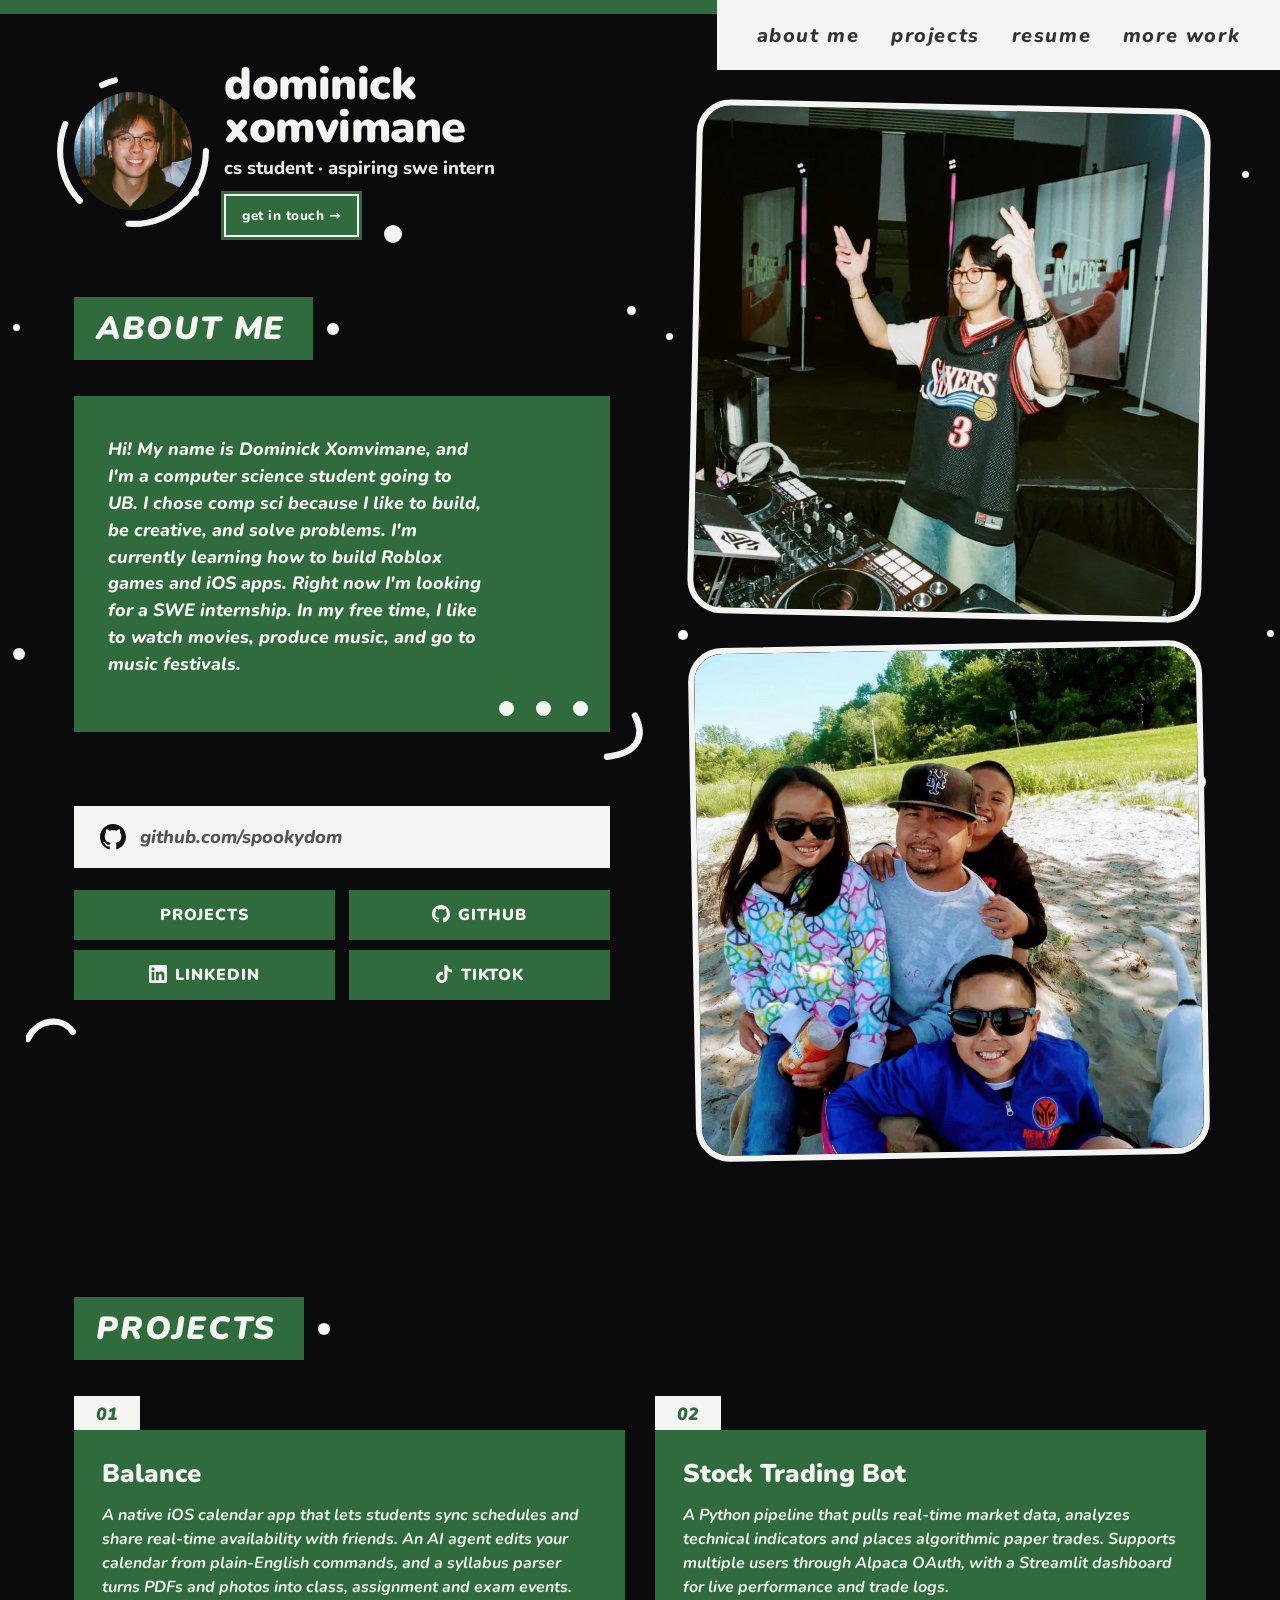
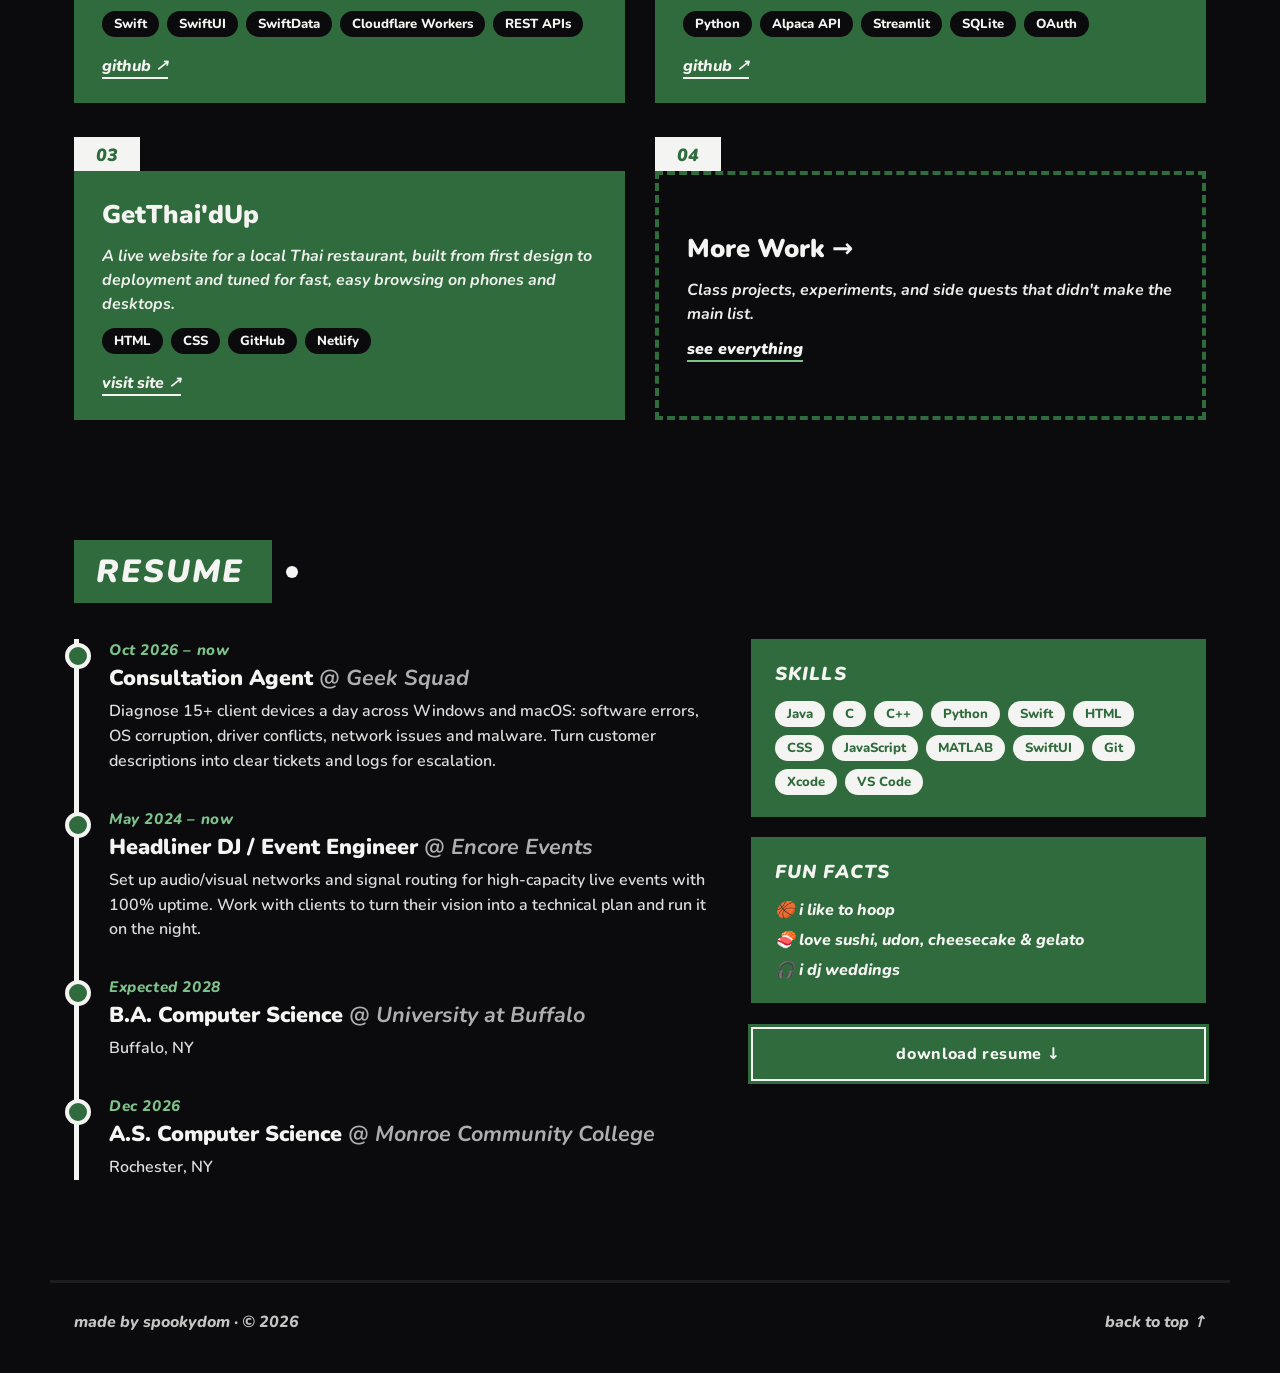
==== commit 8dc9b1e3: "Replace Email and Resume buttons with LinkedIn and TikTok Co-Authored-By: Claude Opus 5.5 <noreply@a" ====
--- a/index.html
+++ b/index.html
@@ -73,8 +73,8 @@
       <div class="socials">
         <a href="#projects">PROJECTS</a>
         <a href="https://github.com/spookydom" target="_blank" rel="noopener"><svg class="gh" viewBox="0 0 16 16" aria-hidden="true"><path d="M8 0C3.58 0 0 3.58 0 8c0 3.54 2.29 6.53 5.47 7.59.4.07.55-.17.55-.38 0-.19-.01-.82-.01-1.49-2.01.37-2.53-.49-2.69-.94-.09-.23-.48-.94-.82-1.13-.28-.15-.68-.52-.01-.53.63-.01 1.08.58 1.23.82.72 1.21 1.87.87 2.33.66.07-.52.28-.87.51-1.07-1.78-.2-3.64-.89-3.64-3.95 0-.87.31-1.59.82-2.15-.08-.2-.36-1.02.08-2.12 0 0 .67-.21 2.2.82.64-.18 1.32-.27 2-.27.68 0 1.36.09 2 .27 1.53-1.04 2.2-.82 2.2-.82.44 1.1.16 1.92.08 2.12.51.56.82 1.27.82 2.15 0 3.07-1.87 3.75-3.65 3.95.29.25.54.73.54 1.48 0 1.07-.01 1.93-.01 2.2 0 .21.15.46.55.38A8.013 8.013 0 0016 8c0-4.42-3.58-8-8-8z"/></svg>GITHUB</a>
-        <a href="mailto:dominickxom@gmail.com">EMAIL</a>
-        <a href="resume.pdf" target="_blank" rel="noopener">RESUME</a>
+        <a href="https://www.linkedin.com/in/dominick-xomvimane" target="_blank" rel="noopener"><svg viewBox="0 0 24 24" aria-hidden="true"><path d="M20.447 20.452h-3.554v-5.569c0-1.328-.027-3.037-1.852-3.037-1.853 0-2.136 1.445-2.136 2.939v5.667H9.351V9h3.414v1.561h.046c.477-.9 1.637-1.85 3.37-1.85 3.601 0 4.267 2.37 4.267 5.455v6.286zM5.337 7.433c-1.144 0-2.063-.926-2.063-2.065 0-1.138.92-2.063 2.063-2.063 1.14 0 2.064.925 2.064 2.063 0 1.139-.925 2.065-2.064 2.065zm1.782 13.019H3.555V9h3.564v11.452zM22.225 0H1.771C.792 0 0 .774 0 1.729v20.542C0 23.227.792 24 1.771 24h20.451C23.2 24 24 23.227 24 22.271V1.729C24 .774 23.2 0 22.222 0h.003z"/></svg>LINKEDIN</a>
+        <a href="https://www.tiktok.com/@spookydomx" target="_blank" rel="noopener"><svg viewBox="0 0 24 24" aria-hidden="true"><path d="M12.525.02c1.31-.02 2.61-.01 3.91-.02.08 1.53.63 3.09 1.75 4.17 1.12 1.11 2.7 1.62 4.24 1.79v4.03c-1.44-.05-2.89-.35-4.2-.97-.57-.26-1.1-.59-1.62-.93-.01 2.92.01 5.84-.02 8.75-.08 1.4-.54 2.79-1.35 3.94-1.31 1.92-3.58 3.17-5.91 3.21-1.43.08-2.86-.31-4.08-1.03-2.02-1.19-3.44-3.37-3.65-5.71-.02-.5-.03-1-.01-1.49.18-1.9 1.12-3.72 2.58-4.96 1.66-1.44 3.98-2.13 6.15-1.72.02 1.48-.04 2.96-.04 4.44-.99-.32-2.15-.23-3.02.37-.63.41-1.11 1.04-1.36 1.75-.21.51-.15 1.07-.14 1.61.24 1.64 1.82 3.02 3.5 2.87 1.12-.01 2.19-.66 2.77-1.61.19-.33.4-.67.41-1.06.1-1.79.06-3.57.07-5.36.01-4.03-.01-8.05.02-12.07z"/></svg>TIKTOK</a>
       </div>
 
       <svg class="corner-swirl" viewBox="0 0 60 40" aria-hidden="true"><path d="M2 30 C12 8 40 4 52 22" /></svg>
--- a/styles.css
+++ b/styles.css
@@ -159,8 +159,8 @@
 }
 .search svg { width: 26px; height: 26px; flex-shrink: 0; }
 .search .gh path { fill: var(--ink); stroke: none; }
-.socials a .gh { width: 18px; height: 18px; margin-right: 8px; vertical-align: -3px; }
-.socials a .gh path { fill: currentColor; }
+.socials a svg { width: 18px; height: 18px; margin-right: 8px; vertical-align: -3px; }
+.socials a svg path { fill: currentColor; }
 .search:hover { transform: translateX(6px); }
 .search span { overflow: hidden; text-overflow: ellipsis; white-space: nowrap; }
 
@@ -199,6 +199,7 @@
 .photo:hover { transform: rotate(0) scale(1.015); }
 .overlay {
   position: absolute; inset: 0; z-index: 2;
+  border-radius: calc(var(--radius) - 6px);
   display: grid; place-items: center;
   background: rgba(0, 0, 0, .55);
   font-weight: 900; font-style: italic;
@@ -209,6 +210,7 @@
 .photo:hover .overlay { opacity: 1; }
 .photo img {
   position: absolute; inset: 0; width: 100%; height: 100%;
+  border-radius: calc(var(--radius) - 6px);
   object-fit: cover; z-index: 1;
 }
 
@@ -423,6 +425,7 @@
   .search { margin-top: 50px; font-size: 1rem; padding: 16px 18px; }
   .right { flex-direction: column; }
   .photo { border-width: 5px; border-radius: 26px; }
+  .photo img, .overlay { border-radius: 21px; }
 }
 
 @media (prefers-reduced-motion: reduce) {
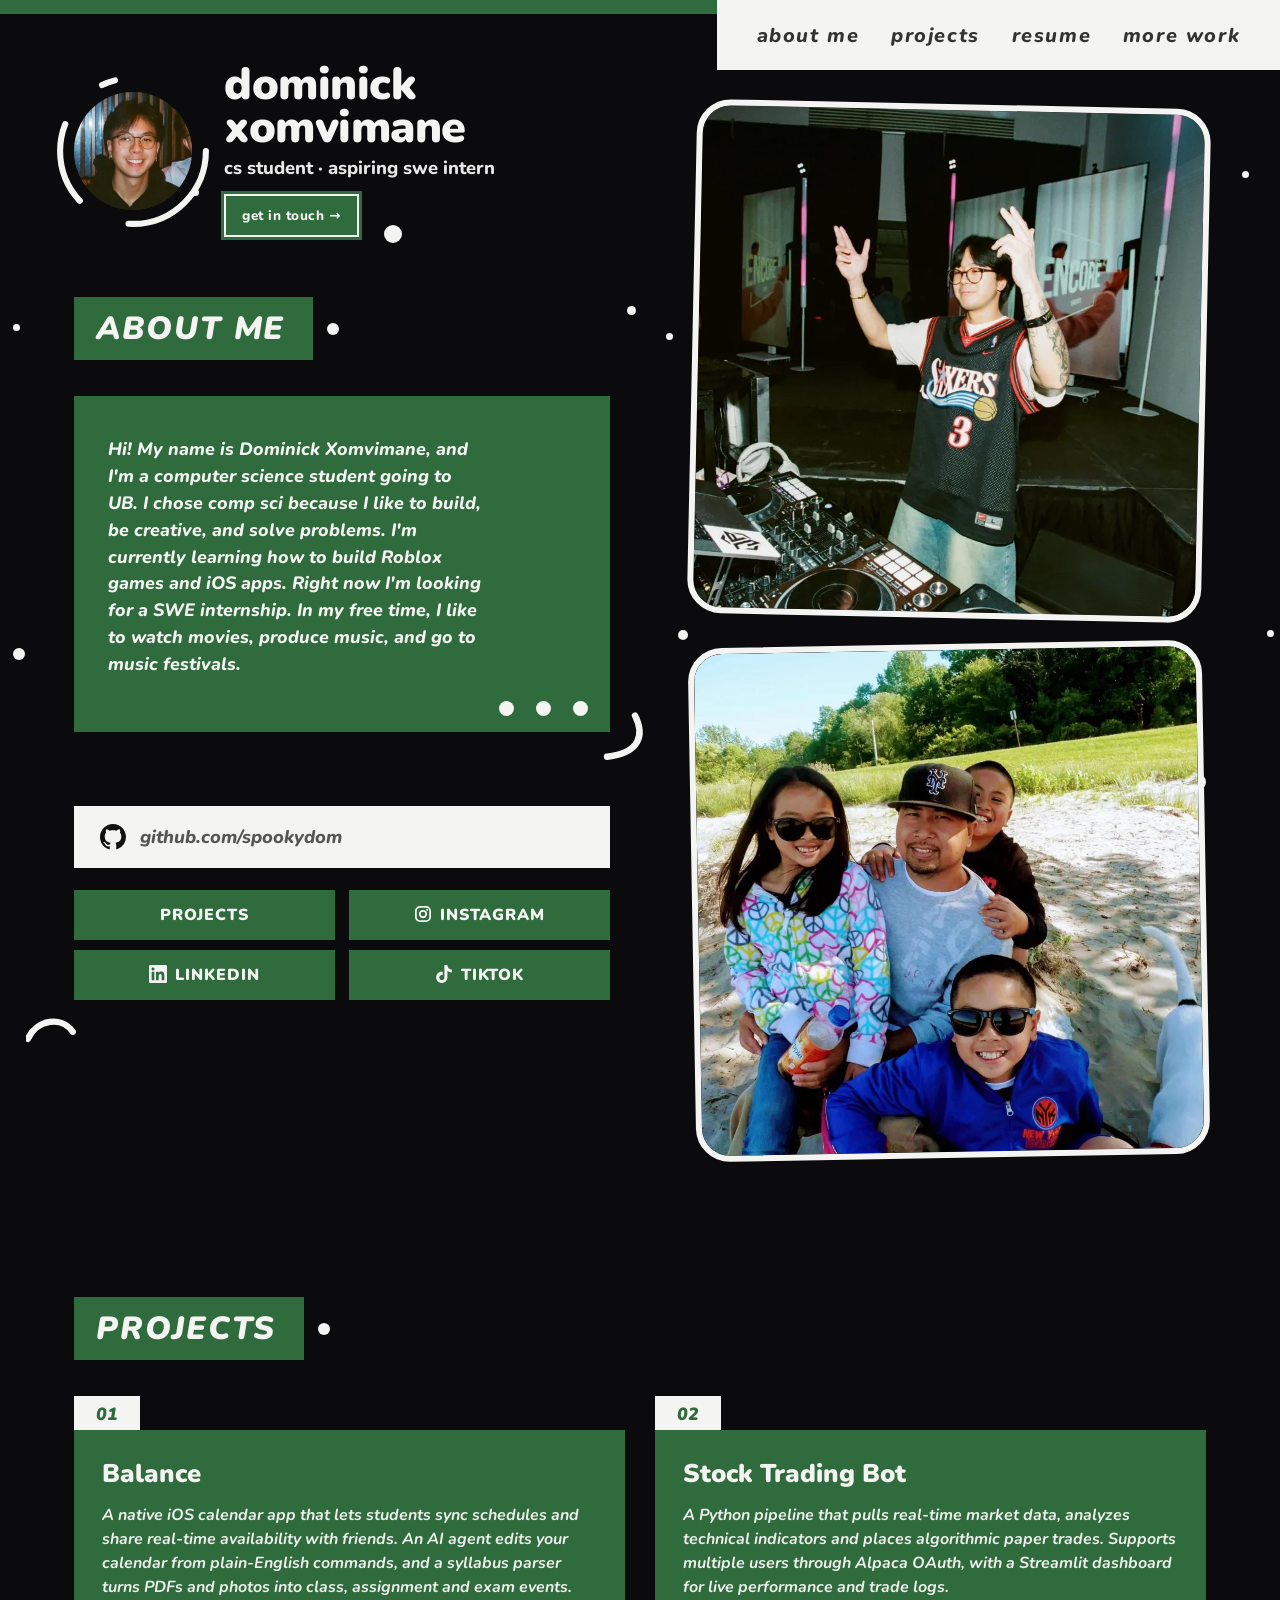
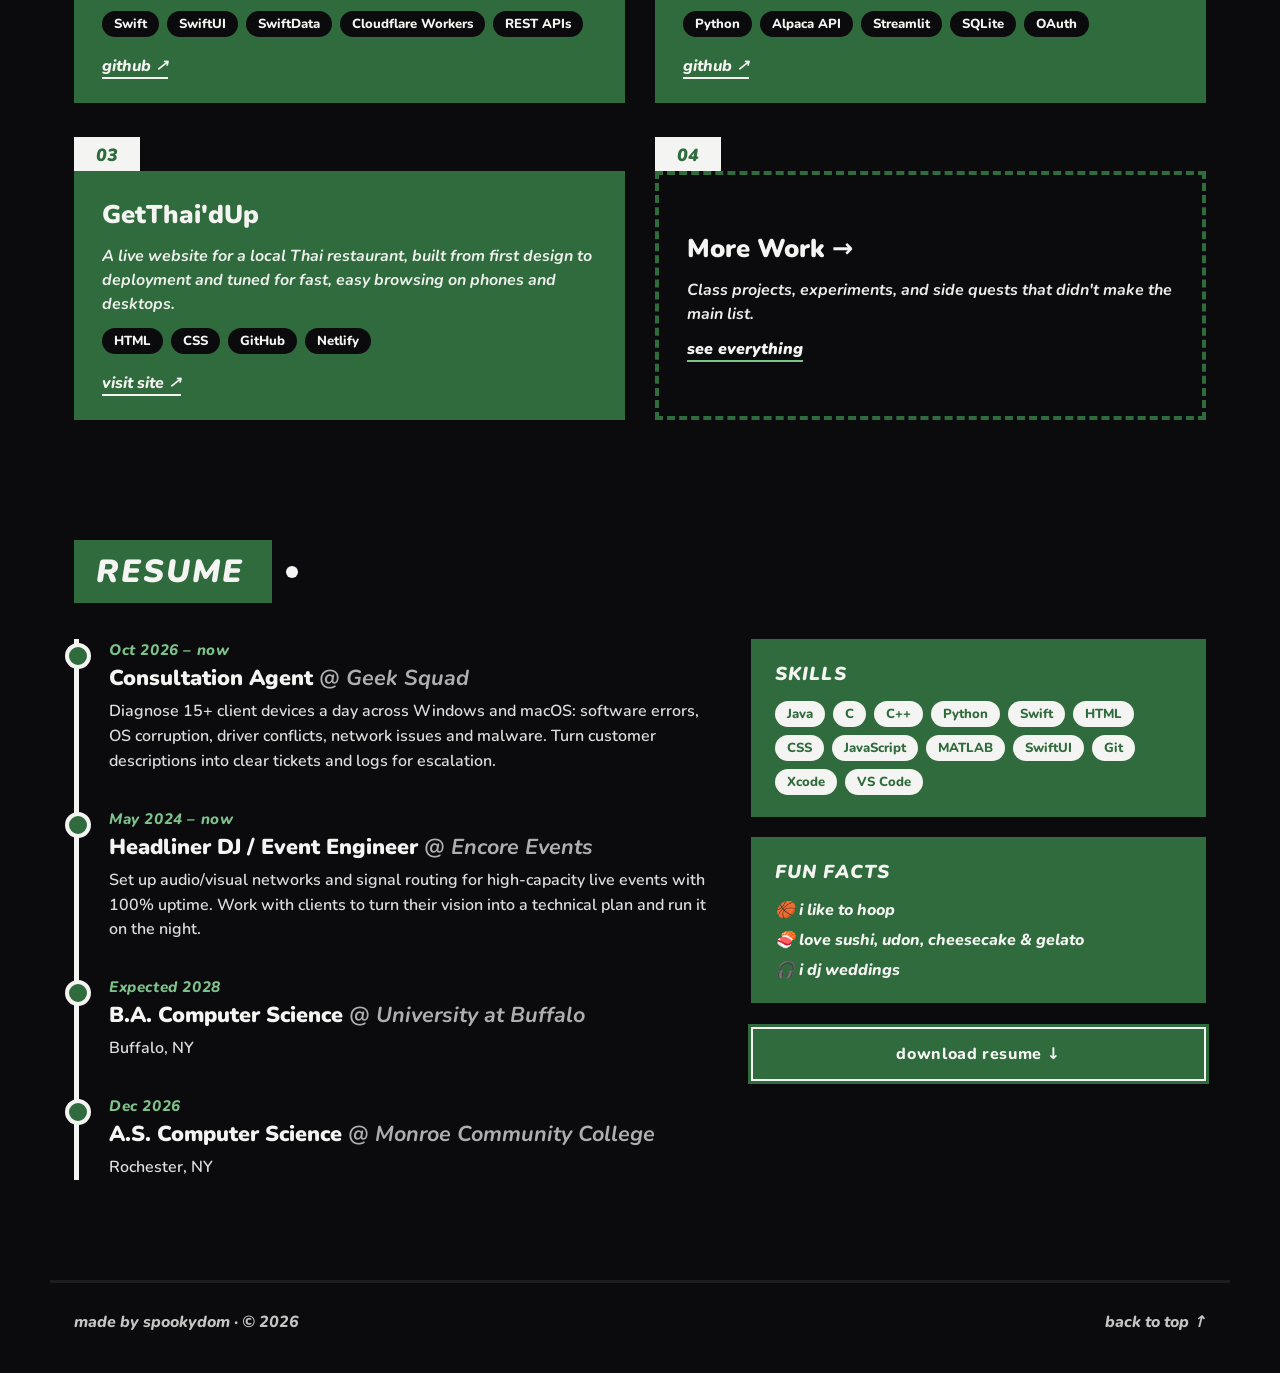
==== commit cc39fa0f: "Replace GitHub button with Instagram Co-Authored-By: Claude Opus 5.5 <noreply@anthropic.com>" ====
--- a/index.html
+++ b/index.html
@@ -72,7 +72,7 @@
 
       <div class="socials">
         <a href="#projects">PROJECTS</a>
-        <a href="https://github.com/spookydom" target="_blank" rel="noopener"><svg class="gh" viewBox="0 0 16 16" aria-hidden="true"><path d="M8 0C3.58 0 0 3.58 0 8c0 3.54 2.29 6.53 5.47 7.59.4.07.55-.17.55-.38 0-.19-.01-.82-.01-1.49-2.01.37-2.53-.49-2.69-.94-.09-.23-.48-.94-.82-1.13-.28-.15-.68-.52-.01-.53.63-.01 1.08.58 1.23.82.72 1.21 1.87.87 2.33.66.07-.52.28-.87.51-1.07-1.78-.2-3.64-.89-3.64-3.95 0-.87.31-1.59.82-2.15-.08-.2-.36-1.02.08-2.12 0 0 .67-.21 2.2.82.64-.18 1.32-.27 2-.27.68 0 1.36.09 2 .27 1.53-1.04 2.2-.82 2.2-.82.44 1.1.16 1.92.08 2.12.51.56.82 1.27.82 2.15 0 3.07-1.87 3.75-3.65 3.95.29.25.54.73.54 1.48 0 1.07-.01 1.93-.01 2.2 0 .21.15.46.55.38A8.013 8.013 0 0016 8c0-4.42-3.58-8-8-8z"/></svg>GITHUB</a>
+        <a href="https://www.instagram.com/dominickxom" target="_blank" rel="noopener"><svg class="ig" viewBox="0 0 24 24" aria-hidden="true"><rect x="2.5" y="2.5" width="19" height="19" rx="5.5"/><circle cx="12" cy="12" r="4.3"/><circle class="dot" cx="17.6" cy="6.4" r="1.3"/></svg>INSTAGRAM</a>
         <a href="https://www.linkedin.com/in/dominick-xomvimane" target="_blank" rel="noopener"><svg viewBox="0 0 24 24" aria-hidden="true"><path d="M20.447 20.452h-3.554v-5.569c0-1.328-.027-3.037-1.852-3.037-1.853 0-2.136 1.445-2.136 2.939v5.667H9.351V9h3.414v1.561h.046c.477-.9 1.637-1.85 3.37-1.85 3.601 0 4.267 2.37 4.267 5.455v6.286zM5.337 7.433c-1.144 0-2.063-.926-2.063-2.065 0-1.138.92-2.063 2.063-2.063 1.14 0 2.064.925 2.064 2.063 0 1.139-.925 2.065-2.064 2.065zm1.782 13.019H3.555V9h3.564v11.452zM22.225 0H1.771C.792 0 0 .774 0 1.729v20.542C0 23.227.792 24 1.771 24h20.451C23.2 24 24 23.227 24 22.271V1.729C24 .774 23.2 0 22.222 0h.003z"/></svg>LINKEDIN</a>
         <a href="https://www.tiktok.com/@spookydomx" target="_blank" rel="noopener"><svg viewBox="0 0 24 24" aria-hidden="true"><path d="M12.525.02c1.31-.02 2.61-.01 3.91-.02.08 1.53.63 3.09 1.75 4.17 1.12 1.11 2.7 1.62 4.24 1.79v4.03c-1.44-.05-2.89-.35-4.2-.97-.57-.26-1.1-.59-1.62-.93-.01 2.92.01 5.84-.02 8.75-.08 1.4-.54 2.79-1.35 3.94-1.31 1.92-3.58 3.17-5.91 3.21-1.43.08-2.86-.31-4.08-1.03-2.02-1.19-3.44-3.37-3.65-5.71-.02-.5-.03-1-.01-1.49.18-1.9 1.12-3.72 2.58-4.96 1.66-1.44 3.98-2.13 6.15-1.72.02 1.48-.04 2.96-.04 4.44-.99-.32-2.15-.23-3.02.37-.63.41-1.11 1.04-1.36 1.75-.21.51-.15 1.07-.14 1.61.24 1.64 1.82 3.02 3.5 2.87 1.12-.01 2.19-.66 2.77-1.61.19-.33.4-.67.41-1.06.1-1.79.06-3.57.07-5.36.01-4.03-.01-8.05.02-12.07z"/></svg>TIKTOK</a>
       </div>
--- a/styles.css
+++ b/styles.css
@@ -161,6 +161,8 @@
 .search .gh path { fill: var(--ink); stroke: none; }
 .socials a svg { width: 18px; height: 18px; margin-right: 8px; vertical-align: -3px; }
 .socials a svg path { fill: currentColor; }
+.socials a .ig * { fill: none; stroke: currentColor; stroke-width: 2.4; }
+.socials a .ig .dot { fill: currentColor; stroke: none; }
 .search:hover { transform: translateX(6px); }
 .search span { overflow: hidden; text-overflow: ellipsis; white-space: nowrap; }
 
